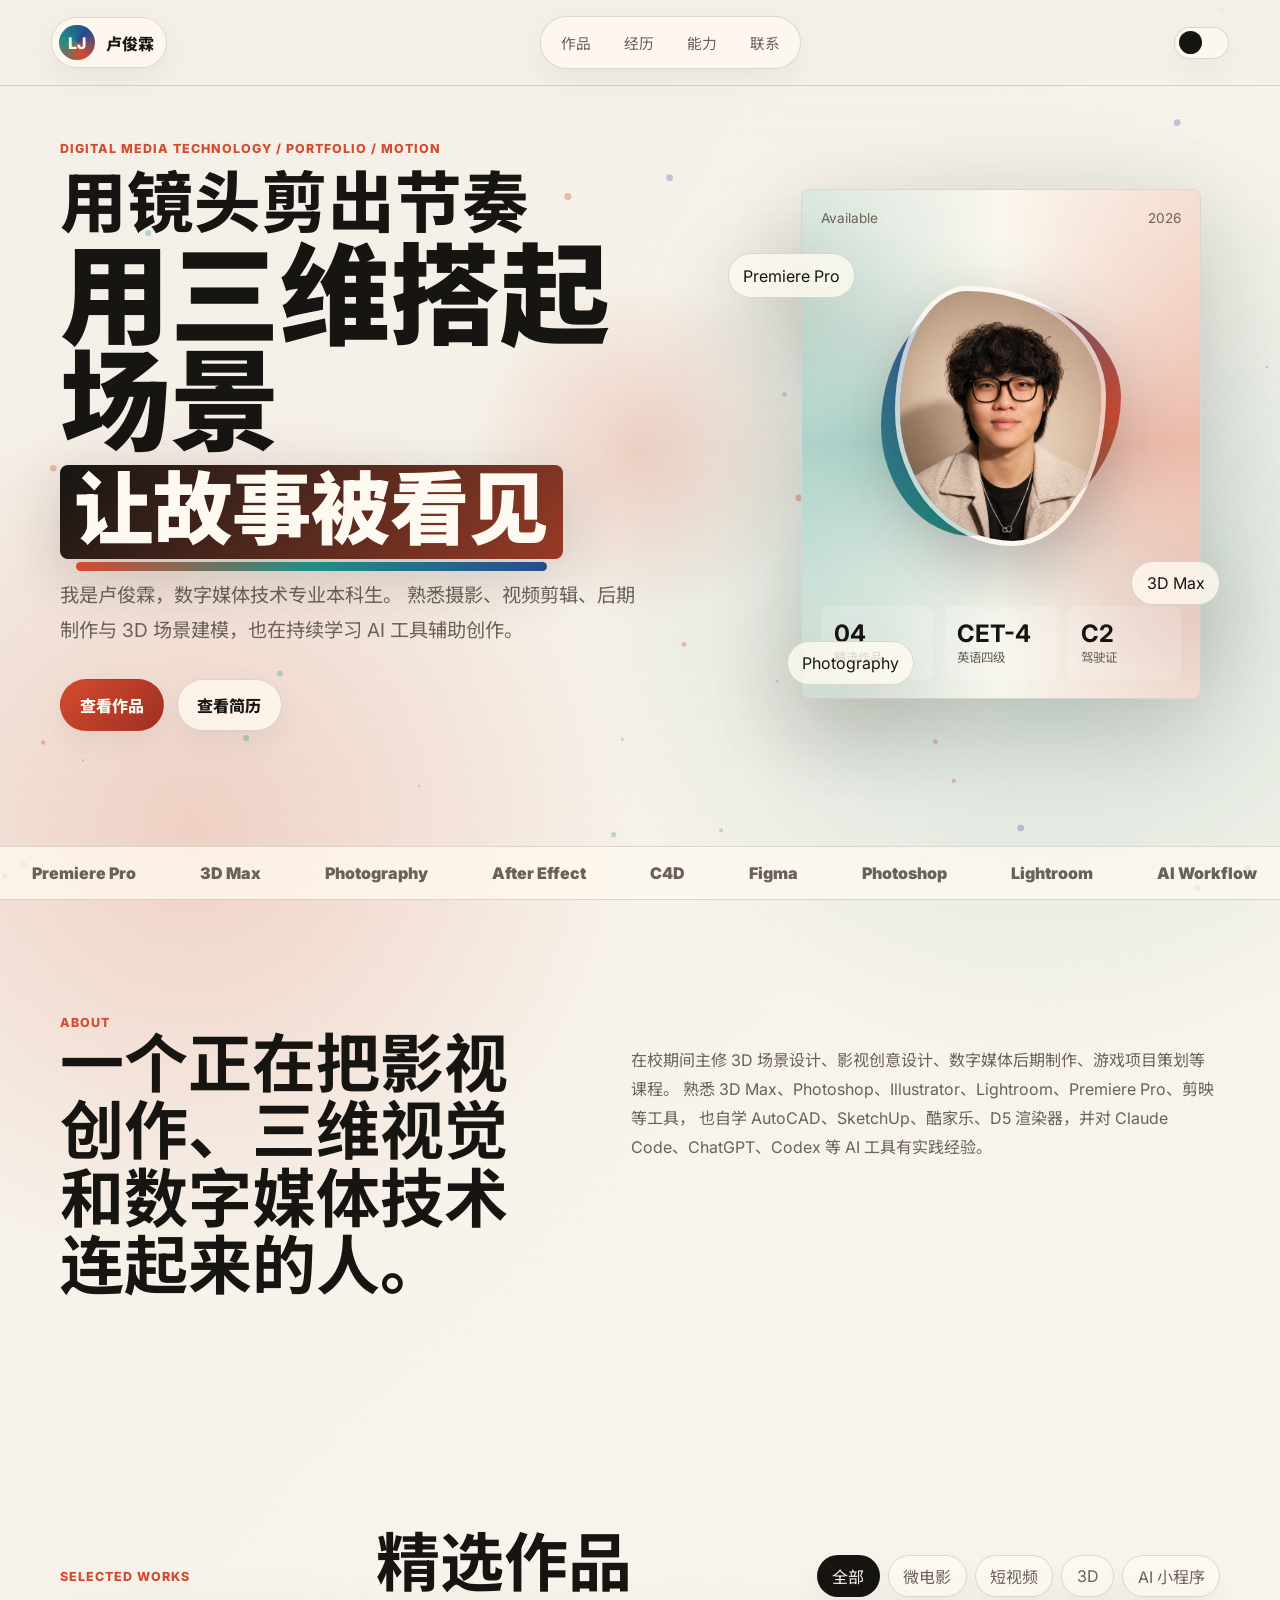
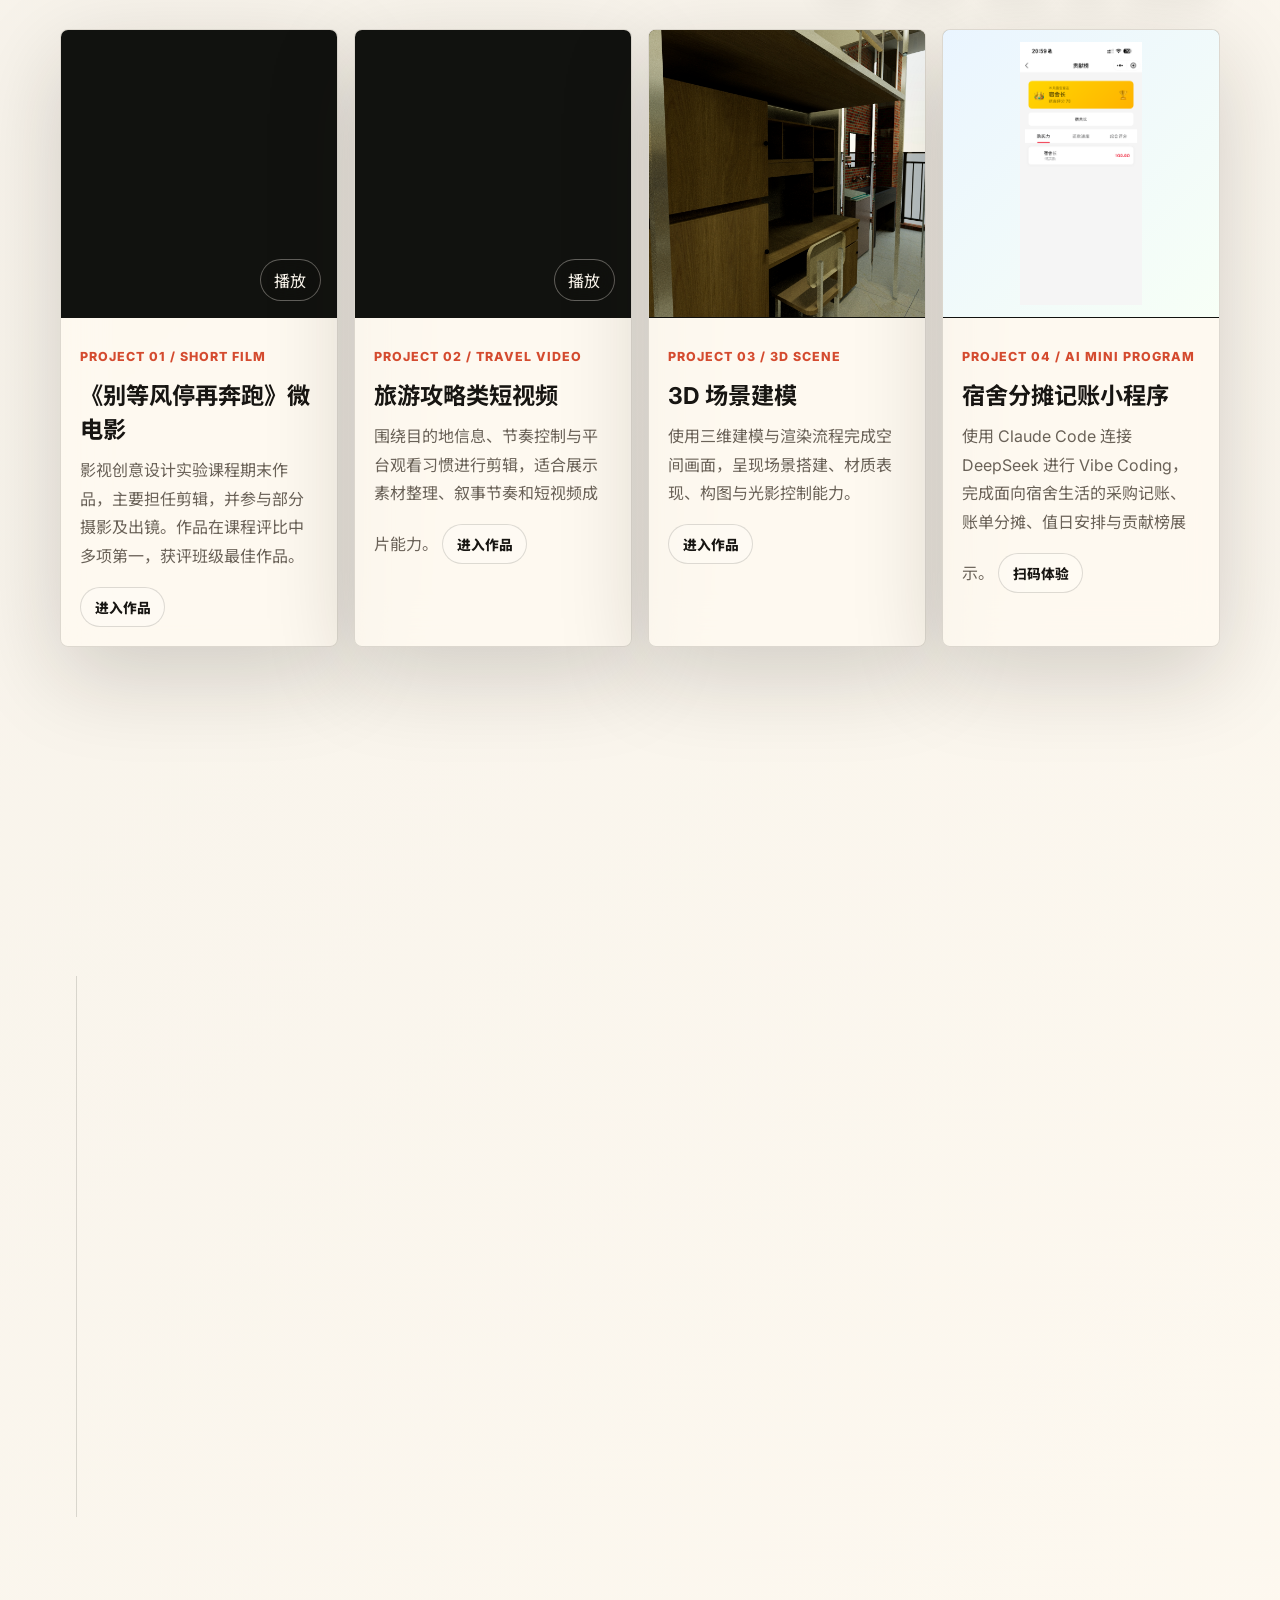
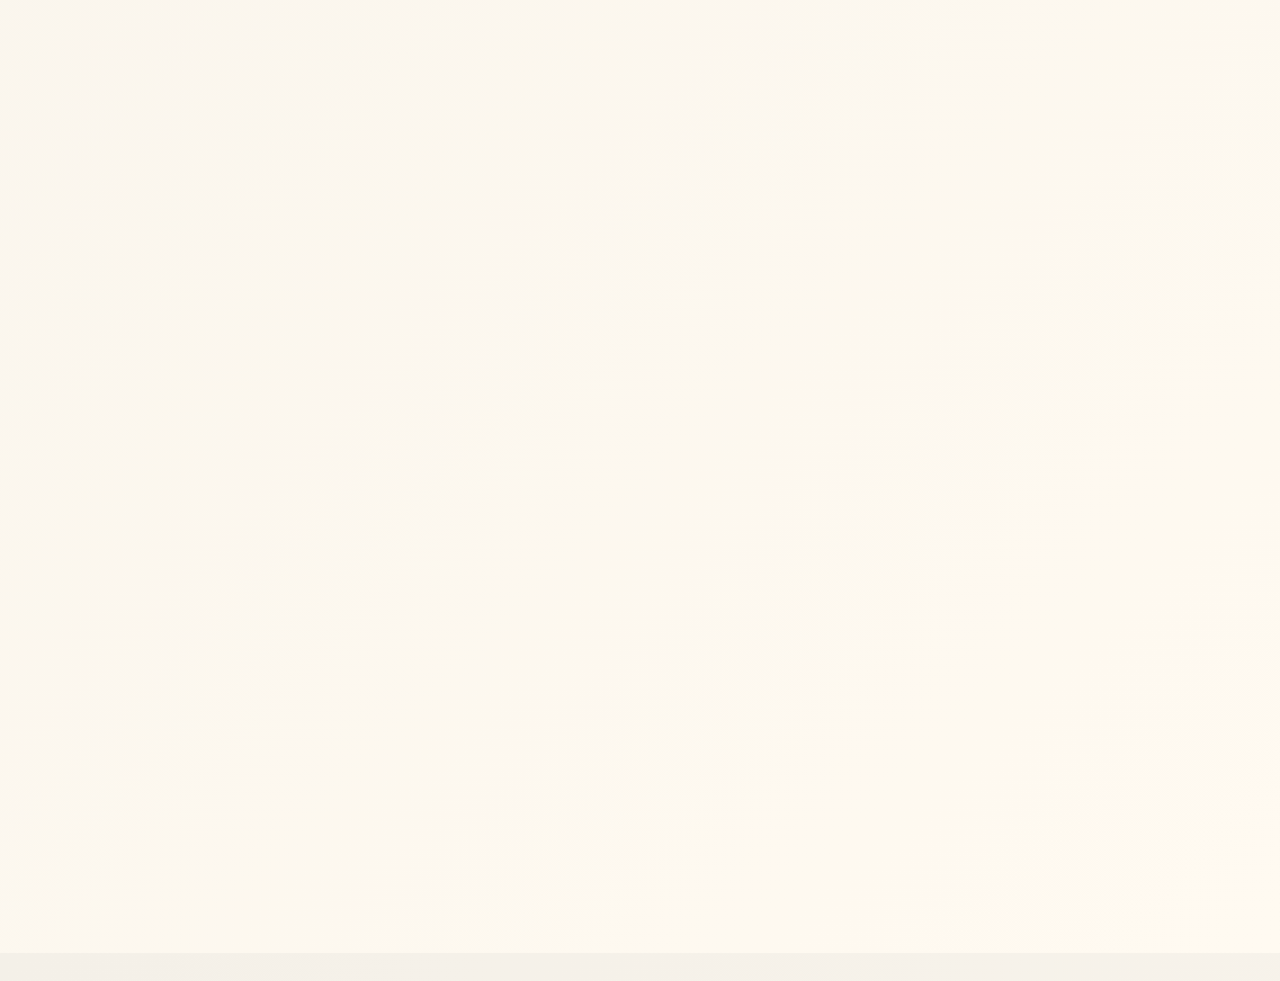
==== index.html @ 13edb4b5 "add website assets" ====
<!doctype html>
<html lang="zh-CN">
  <head>
    <meta charset="utf-8" />
    <meta name="viewport" content="width=device-width, initial-scale=1" />
    <title>卢俊霖 | 个人作品集</title>
    <meta
      name="description"
      content="卢俊霖的个人简历与作品集展示网站。"
    />
    <link rel="preconnect" href="https://fonts.googleapis.com" />
    <link rel="preconnect" href="https://fonts.gstatic.com" crossorigin />
    <link
      href="https://fonts.googleapis.com/css2?family=Inter:wght@400;500;600;700;800&family=Noto+Sans+SC:wght@400;500;700;900&display=swap"
      rel="stylesheet"
    />
    <link rel="stylesheet" href="./styles.css" />
  </head>
  <body>
    <canvas class="ambient-canvas" aria-hidden="true"></canvas>
    <div class="noise" aria-hidden="true"></div>
    <div class="cursor-light" aria-hidden="true"></div>
    <div class="scroll-meter" aria-hidden="true"></div>

    <header class="site-header">
      <a class="brand magnetic" href="#top" aria-label="回到首页">
        <span class="brand-mark">LJ</span>
        <span>卢俊霖</span>
      </a>
      <nav class="nav" aria-label="主要导航">
        <a class="magnetic" href="#works">作品</a>
        <a class="magnetic" href="#experience">经历</a>
        <a class="magnetic" href="#skills">能力</a>
        <a class="magnetic" href="#contact">联系</a>
      </nav>
      <button class="theme-toggle magnetic" type="button" aria-label="切换视觉模式">
        <span></span>
      </button>
    </header>

    <main id="top">
      <section class="hero section">
        <div class="hero-copy reveal">
          <p class="eyebrow">Digital Media Technology / Portfolio / Motion</p>
          <h1 class="hero-title" aria-label="用镜头剪出节奏，用三维搭起场景，让故事被看见。">
            <span class="title-line title-small">用镜头剪出节奏</span>
            <span class="title-line title-large">用三维搭起场景</span>
            <span class="title-line title-accent">让故事被看见</span>
          </h1>
          <p class="hero-summary">
            我是卢俊霖，数字媒体技术专业本科生。
            熟悉摄影、视频剪辑、后期制作与 3D 场景建模，也在持续学习 AI 工具辅助创作。
          </p>
          <div class="hero-actions">
            <a class="button primary magnetic" href="#works">查看作品</a>
            <a class="button ghost magnetic" href="./卢俊霖-影视媒体.pdf" target="_blank" rel="noreferrer">查看简历</a>
          </div>
        </div>

        <div class="hero-stage reveal" data-depth="18">
          <div class="orbital-card main-card tilt-card">
            <div class="card-topline">
              <span>Available</span>
              <span>2026</span>
            </div>
            <div class="portrait-visual">
              <span class="portrait-ring"></span>
              <img class="portrait-photo" src="./微信图片_20260608171213_150_42.png" alt="卢俊霖头像" />
            </div>
            <div class="metric-grid">
              <div>
                <strong>04</strong>
                <span>精选作品</span>
              </div>
              <div>
                <strong>CET-4</strong>
                <span>英语四级</span>
              </div>
              <div>
                <strong>C2</strong>
                <span>驾驶证</span>
              </div>
            </div>
          </div>
          <div class="floating-note note-a">Premiere Pro</div>
          <div class="floating-note note-b">3D Max</div>
          <div class="floating-note note-c">Photography</div>
        </div>
      </section>

      <section class="marquee" aria-label="能力关键词">
        <div class="marquee-track">
          <span>Premiere Pro</span>
          <span>3D Max</span>
          <span>Photography</span>
          <span>After Effect</span>
          <span>C4D</span>
          <span>Figma</span>
          <span>Photoshop</span>
          <span>Lightroom</span>
          <span>AI Workflow</span>
          <span>Claude Code</span>
          <span>DeepSeek</span>
          <span>Film Editing</span>
        </div>
      </section>

      <section class="section intro">
        <div class="section-kicker reveal">About</div>
        <div class="intro-grid">
          <h2 class="reveal">一个正在把影视创作、三维视觉和数字媒体技术连起来的人。</h2>
          <p class="reveal">
            在校期间主修 3D 场景设计、影视创意设计、数字媒体后期制作、游戏项目策划等课程。
            熟悉 3D Max、Photoshop、Illustrator、Lightroom、Premiere Pro、剪映等工具，
            也自学 AutoCAD、SketchUp、酷家乐、D5 渲染器，并对 Claude Code、ChatGPT、Codex 等 AI 工具有实践经验。
          </p>
        </div>
      </section>

      <section id="works" class="section works">
        <div class="section-heading reveal">
          <p class="section-kicker">Selected Works</p>
          <h2>精选作品</h2>
          <div class="filter-row" aria-label="作品筛选">
            <button class="filter active" type="button" data-filter="all">全部</button>
            <button class="filter" type="button" data-filter="film">微电影</button>
            <button class="filter" type="button" data-filter="video">短视频</button>
            <button class="filter" type="button" data-filter="3d">3D</button>
            <button class="filter" type="button" data-filter="ai">AI 小程序</button>
          </div>
        </div>

        <div class="work-grid">
          <article class="work-card reveal tilt-card" data-category="film">
            <div class="work-media">
              <video src="./别等风停再奔跑.mp4" preload="metadata" muted loop playsinline></video>
              <button class="media-toggle" type="button">播放</button>
            </div>
            <div class="work-body">
              <p>Project 01 / Short Film</p>
              <h3><a href="./work-film.html">《别等风停再奔跑》微电影</a></h3>
              <span>影视创意设计实验课程期末作品，主要担任剪辑，并参与部分摄影及出镜。作品在课程评比中多项第一，获评班级最佳作品。</span>
              <a class="work-link magnetic" href="./work-film.html">进入作品</a>
            </div>
          </article>
          <article class="work-card reveal tilt-card" data-category="video">
            <div class="work-media">
              <video src="./旅游攻略类短视频.mp4" preload="metadata" muted loop playsinline></video>
              <button class="media-toggle" type="button">播放</button>
            </div>
            <div class="work-body">
              <p>Project 02 / Travel Video</p>
              <h3><a href="./work-travel.html">旅游攻略类短视频</a></h3>
              <span>围绕目的地信息、节奏控制与平台观看习惯进行剪辑，适合展示素材整理、叙事节奏和短视频成片能力。</span>
              <a class="work-link magnetic" href="./work-travel.html">进入作品</a>
            </div>
          </article>
          <article class="work-card reveal tilt-card" data-category="3d">
            <div class="work-media image-stack">
              <img src="./3d场景建模/1.jpg" alt="3D 场景建模作品 1" />
              <img src="./3d场景建模/3.jpg" alt="3D 场景建模作品 2" />
              <img src="./3d场景建模/6.jpg" alt="3D 场景建模作品 3" />
            </div>
            <div class="work-body">
              <p>Project 03 / 3D Scene</p>
              <h3><a href="./work-3d.html">3D 场景建模</a></h3>
              <span>使用三维建模与渲染流程完成空间画面，呈现场景搭建、材质表现、构图与光影控制能力。</span>
              <a class="work-link magnetic" href="./work-3d.html">进入作品</a>
            </div>
          </article>
          <article class="work-card reveal tilt-card" data-category="ai">
            <div class="work-media image-stack phone-stack">
              <img src="./新建文件夹(1).jpg" alt="宿舍分摊记账小程序首页" />
              <img src="./新建文件夹(2).jpg" alt="宿舍分摊记账小程序账单页" />
              <img src="./新建文件夹.png" alt="宿舍分摊记账小程序贡献榜" />
            </div>
            <div class="work-body">
              <p>Project 04 / AI Mini Program</p>
              <h3><a href="./work-dorm.html">宿舍分摊记账小程序</a></h3>
              <span>使用 Claude Code 连接 DeepSeek 进行 Vibe Coding，完成面向宿舍生活的采购记账、账单分摊、值日安排与贡献榜展示。</span>
              <a class="work-link magnetic" href="./work-dorm.html">扫码体验</a>
            </div>
          </article>
        </div>
      </section>

      <section id="experience" class="section timeline-section">
        <div class="section-heading reveal">
          <p class="section-kicker">Experience</p>
          <h2>经历时间线</h2>
        </div>
        <div class="timeline">
          <div class="timeline-item reveal">
            <span>2024 - 2028</span>
            <h3>广州新华学院 / 数字媒体技术 本科</h3>
            <p>主修 3D 场景设计、影视创意设计、数字媒体后期制作、游戏项目策划等课程；在 3D 建模与影视剪辑方向表现突出。</p>
          </div>
          <div class="timeline-item reveal">
            <span>2025.10 - 2026.02</span>
            <h3>《别等风停再奔跑》微电影 / 剪辑</h3>
            <p>五人小组课程作品，主要负责剪辑，并参与部分摄影及出镜；最终作品成为课程最佳作品。</p>
          </div>
          <div class="timeline-item reveal">
            <span>2021 - 2024</span>
            <h3>东莞市第五高级中学 / 宣广组</h3>
            <p>负责校园活动摄影与视频后期制作，独立完成多场影像记录与剪辑工作，参与策划并执行校园宣传活动。</p>
          </div>
        </div>
      </section>

      <section id="skills" class="section skills">
        <div class="section-heading reveal">
          <p class="section-kicker">Skill System</p>
          <h2>能力矩阵</h2>
        </div>
        <div class="skill-board">
          <div class="skill-panel reveal">
            <span>01</span>
            <h3>影视制作</h3>
            <p>摄影、素材整理、视频剪辑、后期制作、短视频节奏与叙事表达。</p>
          </div>
          <div class="skill-panel reveal">
            <span>02</span>
            <h3>三维与设计</h3>
            <p>3D Max、C4D、AutoCAD、SketchUp、D5 渲染器、Photoshop、Illustrator。</p>
          </div>
          <div class="skill-panel reveal">
            <span>03</span>
            <h3>综合工具</h3>
            <p>Figma、Lightroom、Premiere Pro、After Effect、办公软件与 AI 辅助工作流。</p>
          </div>
        </div>
      </section>

      <section id="contact" class="section contact reveal">
        <p class="section-kicker">Contact</p>
        <h2>期待让更多作品被认真看见。</h2>
        <p>籍贯东莞。为人热心诚恳，认真严谨，具备团队协作能力、抗压能力与较高执行效率。</p>
        <div class="contact-actions">
          <a class="button primary magnetic" href="mailto:3533481627@qq.com">3533481627@qq.com</a>
          <a class="button ghost magnetic" href="tel:18025197202">18025197202</a>
        </div>
      </section>
    </main>

    <script src="./script.js"></script>
  </body>
</html>
---- styles.css ----
:root {
  --bg: #f4f0e8;
  --bg-soft: #fffaf1;
  --ink: #171512;
  --muted: #6a6258;
  --line: rgba(23, 21, 18, 0.14);
  --accent: #d44b2f;
  --accent-2: #1f8f86;
  --accent-3: #284a8f;
  --panel: rgba(255, 250, 241, 0.76);
  --shadow: 0 28px 90px rgba(29, 23, 15, 0.18);
  --radius: 8px;
}

body.dark {
  --bg: #11120f;
  --bg-soft: #191b16;
  --ink: #f8f2e8;
  --muted: #b8ad9e;
  --line: rgba(248, 242, 232, 0.16);
  --panel: rgba(25, 27, 22, 0.78);
  --shadow: 0 28px 90px rgba(0, 0, 0, 0.38);
}

* {
  box-sizing: border-box;
}

html {
  scroll-behavior: smooth;
}

body {
  margin: 0;
  background:
    radial-gradient(circle at 15% 20%, rgba(212, 75, 47, 0.2), transparent 28rem),
    radial-gradient(circle at 82% 14%, rgba(31, 143, 134, 0.18), transparent 30rem),
    linear-gradient(135deg, var(--bg), var(--bg-soft));
  color: var(--ink);
  font-family: Inter, "Noto Sans SC", system-ui, sans-serif;
  min-height: 100vh;
  overflow-x: hidden;
  transition: background 500ms ease, color 300ms ease;
}

a {
  color: inherit;
  text-decoration: none;
}

button {
  font: inherit;
}

.ambient-canvas,
.noise,
.cursor-light,
.scroll-meter {
  pointer-events: none;
  position: fixed;
}

.ambient-canvas {
  inset: 0;
  z-index: -3;
}

.noise {
  inset: 0;
  z-index: -2;
  opacity: 0.11;
  background-image:
    linear-gradient(115deg, rgba(255, 255, 255, 0.2), transparent),
    repeating-linear-gradient(0deg, rgba(23, 21, 18, 0.08) 0 1px, transparent 1px 3px);
  mix-blend-mode: multiply;
}

.cursor-light {
  left: 0;
  top: 0;
  z-index: -1;
  width: 22rem;
  height: 22rem;
  border-radius: 50%;
  background: radial-gradient(circle, rgba(212, 75, 47, 0.2), transparent 68%);
  transform: translate(-50%, -50%);
  transition: opacity 250ms ease;
}

.scroll-meter {
  left: 0;
  top: 0;
  z-index: 30;
  height: 3px;
  width: 0%;
  background: linear-gradient(90deg, var(--accent), var(--accent-2), var(--accent-3));
}

.site-header {
  position: fixed;
  top: 0;
  left: 0;
  right: 0;
  z-index: 20;
  display: flex;
  align-items: center;
  justify-content: space-between;
  gap: 1rem;
  padding: 1rem clamp(1rem, 4vw, 3.5rem);
  backdrop-filter: blur(22px);
  background: color-mix(in srgb, var(--bg) 72%, transparent);
  border-bottom: 1px solid var(--line);
}

.brand,
.nav,
.theme-toggle,
.button,
.filter {
  border: 1px solid var(--line);
  background: var(--panel);
  box-shadow: 0 10px 30px rgba(0, 0, 0, 0.05);
}

.brand {
  display: inline-flex;
  align-items: center;
  gap: 0.7rem;
  padding: 0.45rem 0.75rem 0.45rem 0.45rem;
  border-radius: 999px;
  font-weight: 800;
}

.brand-mark {
  display: grid;
  place-items: center;
  width: 2.2rem;
  height: 2.2rem;
  border-radius: 50%;
  color: #fffaf1;
  background: conic-gradient(from 160deg, var(--accent), var(--accent-2), var(--accent-3), var(--accent));
}

.nav {
  display: flex;
  gap: 0.25rem;
  padding: 0.35rem;
  border-radius: 999px;
}

.nav a {
  padding: 0.6rem 0.9rem;
  border-radius: 999px;
  color: var(--muted);
  font-size: 0.92rem;
  transition: color 180ms ease, background 180ms ease;
}

.nav a:hover {
  color: var(--ink);
  background: rgba(255, 255, 255, 0.32);
}

.theme-toggle {
  position: relative;
  width: 3.4rem;
  height: 2rem;
  padding: 0.2rem;
  border-radius: 999px;
  cursor: pointer;
}

.theme-toggle span {
  display: block;
  width: 1.45rem;
  height: 1.45rem;
  border-radius: 50%;
  background: var(--ink);
  transition: transform 260ms ease;
}

body.dark .theme-toggle span {
  transform: translateX(1.35rem);
}

.section {
  width: min(1160px, calc(100% - 2rem));
  margin: 0 auto;
  padding: clamp(4.5rem, 9vw, 8rem) 0;
}

.hero {
  display: grid;
  grid-template-columns: minmax(0, 1.08fr) minmax(19rem, 0.92fr);
  gap: clamp(2rem, 7vw, 6rem);
  align-items: center;
  min-height: 94vh;
  padding-top: 8rem;
}

.eyebrow,
.section-kicker,
.work-body p,
.timeline-item span,
.skill-panel span {
  color: var(--accent);
  font-size: 0.78rem;
  font-weight: 800;
  letter-spacing: 0.08em;
  text-transform: uppercase;
}

.hero-title {
  margin: 1rem 0 1.2rem;
  max-width: 52rem;
  line-height: 0.96;
  letter-spacing: 0;
}

.title-line {
  display: block;
  transform-origin: left center;
  animation: headlineIn 900ms cubic-bezier(0.2, 0.9, 0.2, 1) both;
}

.title-small {
  width: max-content;
  max-width: 100%;
  font-size: clamp(2.4rem, 5.2vw, 5rem);
  font-weight: 800;
}

.title-large {
  width: max-content;
  max-width: 100%;
  margin-top: 0.08em;
  font-size: clamp(3.6rem, 8.6vw, 8.6rem);
  font-weight: 900;
}

.title-accent {
  position: relative;
  width: max-content;
  max-width: 100%;
  margin-top: 0.12em;
  padding: 0.08em 0.18em 0.14em;
  color: #fffaf1;
  font-size: clamp(2.8rem, 6.2vw, 6.2rem);
  font-weight: 900;
  background: linear-gradient(135deg, #171512, color-mix(in srgb, var(--accent) 68%, #171512));
  border-radius: var(--radius);
  box-shadow: 0 18px 60px rgba(29, 23, 15, 0.18);
}

.title-accent::after {
  content: "";
  position: absolute;
  left: 0.2em;
  right: 0.2em;
  bottom: -0.16em;
  height: 0.12em;
  background: linear-gradient(90deg, var(--accent), var(--accent-2), var(--accent-3));
  border-radius: 999px;
}

.title-line:nth-child(2) {
  animation-delay: 120ms;
}

.title-line:nth-child(3) {
  animation-delay: 240ms;
}

.hero-summary,
.intro p,
.contact p,
.timeline-item p,
.skill-panel p,
.work-body span {
  color: var(--muted);
  line-height: 1.8;
}

.hero-summary {
  max-width: 40rem;
  font-size: clamp(1rem, 2vw, 1.2rem);
}

.hero-actions {
  display: flex;
  flex-wrap: wrap;
  gap: 0.8rem;
  margin-top: 2rem;
}

.button {
  display: inline-flex;
  align-items: center;
  justify-content: center;
  min-height: 3rem;
  padding: 0.8rem 1.2rem;
  border-radius: 999px;
  font-weight: 800;
  transition: transform 180ms ease, box-shadow 180ms ease, background 180ms ease;
}

.button:hover {
  transform: translateY(-2px);
  box-shadow: var(--shadow);
}

.button.primary {
  color: #fffaf1;
  background: linear-gradient(135deg, var(--accent), #9f2f22);
  border-color: transparent;
}

.button.ghost {
  color: var(--ink);
}

.hero-stage {
  position: relative;
  min-height: 36rem;
  perspective: 1200px;
}

.orbital-card,
.work-card,
.skill-panel,
.timeline-item,
.contact {
  border: 1px solid var(--line);
  border-radius: var(--radius);
  background: var(--panel);
  backdrop-filter: blur(22px);
  box-shadow: var(--shadow);
}

.main-card {
  position: absolute;
  inset: 3rem 1.2rem auto auto;
  width: min(25rem, 92%);
  min-height: 31rem;
  padding: 1.2rem;
  overflow: hidden;
  transform-style: preserve-3d;
}

.main-card::before {
  content: "";
  position: absolute;
  inset: -40%;
  background: conic-gradient(from 0deg, transparent, rgba(212, 75, 47, 0.35), transparent, rgba(31, 143, 134, 0.35), transparent);
  animation: spin 12s linear infinite;
}

.main-card > * {
  position: relative;
  z-index: 1;
}

.card-topline,
.metric-grid {
  display: flex;
  justify-content: space-between;
  gap: 0.7rem;
}

.card-topline {
  color: var(--muted);
  font-size: 0.85rem;
}

.portrait-visual {
  position: relative;
  display: grid;
  place-items: center;
  height: 19rem;
  margin: 2.4rem 0;
}

.portrait-ring {
  width: 15rem;
  height: 15rem;
  border-radius: 42% 58% 62% 38% / 54% 42% 58% 46%;
  background:
    linear-gradient(135deg, rgba(255, 255, 255, 0.12), transparent),
    conic-gradient(from 90deg, var(--accent), var(--accent-2), var(--accent-3), var(--accent));
  animation: morph 7s ease-in-out infinite;
}

.portrait-photo {
  position: absolute;
  width: 13.2rem;
  height: 16.2rem;
  object-fit: cover;
  object-position: 50% 25%;
  border: 5px solid rgba(255, 250, 241, 0.72);
  border-radius: 34% 66% 44% 56% / 48% 42% 58% 52%;
  box-shadow:
    0 24px 70px rgba(0, 0, 0, 0.28),
    inset 0 0 0 1px rgba(255, 255, 255, 0.3);
  animation: photoFloat 6s ease-in-out infinite;
}

.metric-grid {
  display: grid;
  grid-template-columns: repeat(3, 1fr);
}

.metric-grid div {
  padding: 0.8rem;
  border-radius: var(--radius);
  background: rgba(255, 255, 255, 0.18);
}

.metric-grid strong,
.metric-grid span {
  display: block;
}

.metric-grid strong {
  font-size: 1.5rem;
}

.metric-grid span {
  color: var(--muted);
  font-size: 0.78rem;
}

.floating-note {
  position: absolute;
  padding: 0.7rem 0.9rem;
  border: 1px solid var(--line);
  border-radius: 999px;
  color: var(--ink);
  background: var(--panel);
  box-shadow: var(--shadow);
  animation: float 4.8s ease-in-out infinite;
}

.note-a {
  left: 0;
  top: 7rem;
}

.note-b {
  right: 0;
  bottom: 7rem;
  animation-delay: -1.2s;
}

.note-c {
  left: 12%;
  bottom: 2rem;
  animation-delay: -2.1s;
}

.marquee {
  border-block: 1px solid var(--line);
  overflow: hidden;
  background: color-mix(in srgb, var(--bg-soft) 74%, transparent);
}

.marquee-track {
  display: flex;
  gap: 2rem;
  width: max-content;
  padding: 1rem 0;
  color: var(--muted);
  font-weight: 900;
  white-space: nowrap;
  animation: marquee 24s linear infinite;
}

.marquee-track span {
  padding-left: 2rem;
}

.intro-grid {
  display: grid;
  grid-template-columns: 0.9fr 1.1fr;
  gap: clamp(1.5rem, 7vw, 6rem);
  align-items: start;
}

.intro h2,
.section-heading h2,
.contact h2 {
  margin: 0;
  font-size: clamp(2rem, 5vw, 4.6rem);
  line-height: 1.05;
  letter-spacing: 0;
}

.section-heading {
  display: flex;
  align-items: end;
  justify-content: space-between;
  gap: 1rem;
  margin-bottom: 2rem;
}

.filter-row {
  display: flex;
  flex-wrap: wrap;
  gap: 0.5rem;
}

.filter {
  min-height: 2.5rem;
  padding: 0.5rem 0.9rem;
  border-radius: 999px;
  color: var(--muted);
  cursor: pointer;
}

.filter.active {
  color: #fffaf1;
  background: var(--ink);
}

.work-grid {
  display: grid;
  grid-template-columns: repeat(auto-fit, minmax(250px, 1fr));
  gap: 1rem;
}

.work-card {
  overflow: hidden;
  transform-style: preserve-3d;
  transition: opacity 260ms ease, transform 260ms ease;
}

.work-card.is-hidden {
  opacity: 0;
  transform: scale(0.96);
  pointer-events: none;
}

.work-art,
.work-media {
  position: relative;
  height: 18rem;
  overflow: hidden;
  border-bottom: 1px solid var(--line);
}

.work-media {
  background: #11120f;
}

.work-media video,
.work-media img {
  width: 100%;
  height: 100%;
  object-fit: cover;
  display: block;
  transition: transform 600ms ease, filter 300ms ease;
}

.work-card:hover .work-media video,
.work-card:hover .work-media img {
  transform: scale(1.04);
}

.media-toggle {
  position: absolute;
  right: 1rem;
  bottom: 1rem;
  z-index: 2;
  min-height: 2.4rem;
  padding: 0.5rem 0.85rem;
  border: 1px solid rgba(255, 250, 241, 0.34);
  border-radius: 999px;
  color: #fffaf1;
  background: rgba(17, 18, 15, 0.66);
  backdrop-filter: blur(14px);
  cursor: pointer;
}

.image-stack img {
  position: absolute;
  inset: 0;
  animation: galleryFade 12s infinite;
}

.image-stack img:nth-child(2) {
  animation-delay: 4s;
}

.image-stack img:nth-child(3) {
  animation-delay: 8s;
}

.phone-stack img {
  object-fit: contain;
  padding: 0.75rem;
  background: linear-gradient(135deg, #eaf5ff, #f7fff6);
}

.work-art::before {
  content: "";
  position: absolute;
  inset: 0;
  background-size: 26px 26px;
  opacity: 0.34;
  background-image:
    linear-gradient(to right, rgba(255, 255, 255, 0.34) 1px, transparent 1px),
    linear-gradient(to bottom, rgba(255, 255, 255, 0.34) 1px, transparent 1px);
}

.work-art span {
  position: absolute;
  display: block;
  border-radius: var(--radius);
  animation: drift 8s ease-in-out infinite;
}

.art-one {
  background: linear-gradient(135deg, #d44b2f, #f0b35a);
}

.art-two {
  background: linear-gradient(135deg, #1f8f86, #72c7b8);
}

.art-three {
  background: linear-gradient(135deg, #284a8f, #8a78cf);
}

.work-art span:nth-child(1) {
  left: 10%;
  top: 18%;
  width: 42%;
  height: 34%;
  background: rgba(255, 250, 241, 0.78);
}

.work-art span:nth-child(2) {
  right: 12%;
  top: 32%;
  width: 30%;
  height: 48%;
  background: rgba(17, 18, 15, 0.52);
  animation-delay: -1.8s;
}

.work-art span:nth-child(3) {
  left: 22%;
  bottom: 13%;
  width: 54%;
  height: 16%;
  background: rgba(255, 255, 255, 0.36);
  animation-delay: -3.1s;
}

.work-body {
  padding: 1.2rem;
}

.work-body h3 {
  margin: 0.3rem 0 0.7rem;
  font-size: 1.45rem;
}

.work-body h3 a {
  display: inline;
  background-image: linear-gradient(currentColor, currentColor);
  background-position: 0 100%;
  background-repeat: no-repeat;
  background-size: 0% 2px;
  transition: color 180ms ease, background-size 220ms ease;
}

.work-body h3 a:hover {
  color: var(--accent);
  background-size: 100% 2px;
}

.work-link {
  display: inline-flex;
  align-items: center;
  width: max-content;
  margin-top: 1rem;
  padding: 0.55rem 0.85rem;
  border: 1px solid var(--line);
  border-radius: 999px;
  color: var(--ink);
  background: rgba(255, 255, 255, 0.2);
  font-size: 0.86rem;
  font-weight: 800;
}

.detail-page .site-header .brand {
  min-width: max-content;
}

.detail-hero {
  display: grid;
  grid-template-columns: minmax(0, 0.9fr) minmax(22rem, 1.1fr);
  gap: clamp(2rem, 6vw, 5rem);
  align-items: end;
  padding-top: 8rem;
}

.back-link {
  display: inline-flex;
  width: max-content;
  margin-bottom: 1.4rem;
  color: var(--muted);
  font-weight: 800;
}

.detail-title {
  margin: 0;
  font-size: clamp(2.8rem, 7vw, 7rem);
  line-height: 0.95;
  letter-spacing: 0;
}

.detail-title .muted-line {
  display: block;
  color: var(--muted);
  font-size: 0.48em;
}

.detail-summary {
  max-width: 42rem;
  color: var(--muted);
  font-size: 1.08rem;
  line-height: 1.85;
}

.detail-meta {
  display: grid;
  grid-template-columns: repeat(3, 1fr);
  gap: 0.7rem;
  margin-top: 1.6rem;
}

.detail-meta div,
.detail-panel,
.gallery-note {
  border: 1px solid var(--line);
  border-radius: var(--radius);
  background: var(--panel);
  backdrop-filter: blur(20px);
  box-shadow: 0 14px 46px rgba(29, 23, 15, 0.1);
}

.detail-meta div {
  padding: 0.95rem;
}

.detail-meta strong,
.detail-meta span {
  display: block;
}

.detail-meta strong {
  margin-bottom: 0.35rem;
  color: var(--accent);
  font-size: 0.78rem;
  letter-spacing: 0.08em;
  text-transform: uppercase;
}

.detail-meta span {
  color: var(--ink);
  font-weight: 800;
}

.detail-feature {
  position: relative;
  overflow: hidden;
  border: 1px solid var(--line);
  border-radius: var(--radius);
  background: #11120f;
  box-shadow: var(--shadow);
}

.detail-feature video,
.detail-feature img {
  display: block;
  width: 100%;
  max-height: 72vh;
  object-fit: cover;
}

.detail-feature video {
  aspect-ratio: 16 / 9;
}

.detail-feature img {
  aspect-ratio: 4 / 5;
}

.detail-content {
  display: grid;
  grid-template-columns: minmax(0, 0.9fr) minmax(0, 1.1fr);
  gap: 1rem;
  align-items: start;
  padding-top: 0;
}

.detail-panel {
  padding: clamp(1.1rem, 3vw, 2rem);
}

.detail-panel h2,
.detail-panel h3 {
  margin: 0 0 1rem;
}

.detail-panel p,
.detail-panel li,
.gallery-note p {
  color: var(--muted);
  line-height: 1.85;
}

.detail-panel ul {
  display: grid;
  gap: 0.7rem;
  margin: 0;
  padding-left: 1.1rem;
}

.detail-gallery {
  display: grid;
  grid-template-columns: repeat(3, 1fr);
  gap: 1rem;
}

.phone-gallery {
  grid-template-columns: repeat(auto-fit, minmax(220px, 1fr));
}

.detail-gallery figure {
  margin: 0;
  overflow: hidden;
  border: 1px solid var(--line);
  border-radius: var(--radius);
  background: var(--panel);
  box-shadow: var(--shadow);
}

.detail-gallery img {
  display: block;
  width: 100%;
  aspect-ratio: 4 / 3;
  object-fit: cover;
  transition: transform 600ms ease;
}

.detail-gallery figure:hover img {
  transform: scale(1.04);
}

.detail-gallery figcaption {
  padding: 0.8rem 0.95rem;
  color: var(--muted);
  font-size: 0.9rem;
}

.gallery-note {
  padding: 1.2rem;
}

.experience-box {
  display: grid;
  grid-template-columns: minmax(0, 1fr) 15rem;
  gap: 1rem;
  align-items: center;
}

.qr-card {
  display: grid;
  gap: 0.8rem;
  justify-items: center;
  padding: 1rem;
  border: 1px solid var(--line);
  border-radius: var(--radius);
  background: rgba(255, 255, 255, 0.28);
}

.qr-card img {
  width: min(100%, 12rem);
  aspect-ratio: 1;
  object-fit: contain;
  border-radius: var(--radius);
  background: #fff;
}

.qr-card span {
  color: var(--muted);
  font-size: 0.88rem;
  text-align: center;
}

.timeline {
  position: relative;
  display: grid;
  gap: 1rem;
}

.timeline::before {
  content: "";
  position: absolute;
  left: 1rem;
  top: 0;
  bottom: 0;
  width: 1px;
  background: var(--line);
}

.timeline-item {
  position: relative;
  margin-left: 3rem;
  padding: 1.2rem;
}

.timeline-item::before {
  content: "";
  position: absolute;
  left: -2.45rem;
  top: 1.4rem;
  width: 0.85rem;
  height: 0.85rem;
  border-radius: 50%;
  background: var(--accent-2);
  box-shadow: 0 0 0 0.45rem color-mix(in srgb, var(--accent-2) 18%, transparent);
}

.skill-board {
  display: grid;
  grid-template-columns: repeat(3, 1fr);
  gap: 1rem;
}

.skill-panel {
  padding: 1.2rem;
}

.skill-panel h3 {
  font-size: 1.45rem;
}

.contact {
  width: min(1160px, calc(100% - 2rem));
  padding: clamp(2rem, 6vw, 4rem);
  text-align: center;
}

.contact p {
  max-width: 42rem;
  margin: 1rem auto 1.5rem;
}

.contact-actions {
  display: flex;
  flex-wrap: wrap;
  justify-content: center;
  gap: 0.8rem;
}

.reveal {
  opacity: 0;
  transform: translateY(28px);
  transition: opacity 760ms ease, transform 760ms cubic-bezier(0.2, 0.9, 0.2, 1);
}

.reveal.is-visible {
  opacity: 1;
  transform: translateY(0);
}

@keyframes headlineIn {
  from {
    opacity: 0;
    transform: translateY(0.45em) rotateX(-30deg);
  }
  to {
    opacity: 1;
    transform: translateY(0) rotateX(0);
  }
}

@keyframes spin {
  to {
    transform: rotate(360deg);
  }
}

@keyframes morph {
  0%,
  100% {
    border-radius: 42% 58% 62% 38% / 54% 42% 58% 46%;
    transform: rotate(0deg);
  }
  50% {
    border-radius: 61% 39% 40% 60% / 40% 62% 38% 60%;
    transform: rotate(8deg) scale(1.04);
  }
}

@keyframes float {
  0%,
  100% {
    transform: translateY(0);
  }
  50% {
    transform: translateY(-18px);
  }
}

@keyframes photoFloat {
  0%,
  100% {
    transform: translateY(0) rotate(-1deg);
    border-radius: 34% 66% 44% 56% / 48% 42% 58% 52%;
  }
  50% {
    transform: translateY(-10px) rotate(1.5deg);
    border-radius: 50% 50% 38% 62% / 42% 48% 52% 58%;
  }
}

@keyframes marquee {
  to {
    transform: translateX(-50%);
  }
}

@keyframes drift {
  0%,
  100% {
    transform: translate3d(0, 0, 0) rotate(0deg);
  }
  50% {
    transform: translate3d(8px, -12px, 0) rotate(2deg);
  }
}

@keyframes galleryFade {
  0%,
  28% {
    opacity: 1;
    transform: scale(1);
  }
  34%,
  94% {
    opacity: 0;
    transform: scale(1.04);
  }
  100% {
    opacity: 1;
    transform: scale(1);
  }
}

@media (max-width: 900px) {
  .site-header {
    align-items: stretch;
  }

  .nav {
    display: none;
  }

  .hero,
  .detail-hero,
  .detail-content,
  .intro-grid,
  .section-heading,
  .skill-board,
  .detail-gallery,
  .experience-box {
    grid-template-columns: 1fr;
  }

  .hero-stage {
    min-height: 31rem;
  }

  .main-card {
    inset: 1rem auto auto 50%;
    transform: translateX(-50%);
    width: min(24rem, 100%);
  }

  .section-heading {
    display: grid;
    align-items: start;
  }
}

@media (max-width: 560px) {
  .section {
    width: min(100% - 1rem, 1160px);
  }

  .site-header {
    padding-inline: 0.5rem;
  }

  .brand span:last-child {
    display: none;
  }

  .title-small {
    font-size: 2.55rem;
  }

  .title-large {
    font-size: 2.95rem;
  }

  .title-accent {
    font-size: 2.75rem;
  }

  .hero-actions,
  .filter-row {
    display: grid;
    grid-template-columns: 1fr 1fr;
  }

  .button,
  .filter {
    width: 100%;
  }

  .metric-grid {
    grid-template-columns: 1fr;
  }

  .detail-meta {
    grid-template-columns: 1fr;
  }

  .portrait-visual {
    height: 15rem;
  }

  .portrait-ring {
    width: 12rem;
    height: 12rem;
  }

  .portrait-photo {
    width: 10.8rem;
    height: 13.6rem;
  }
}

@media (prefers-reduced-motion: reduce) {
  *,
  *::before,
  *::after {
    animation-duration: 1ms !important;
    scroll-behavior: auto !important;
    transition-duration: 1ms !important;
  }
}
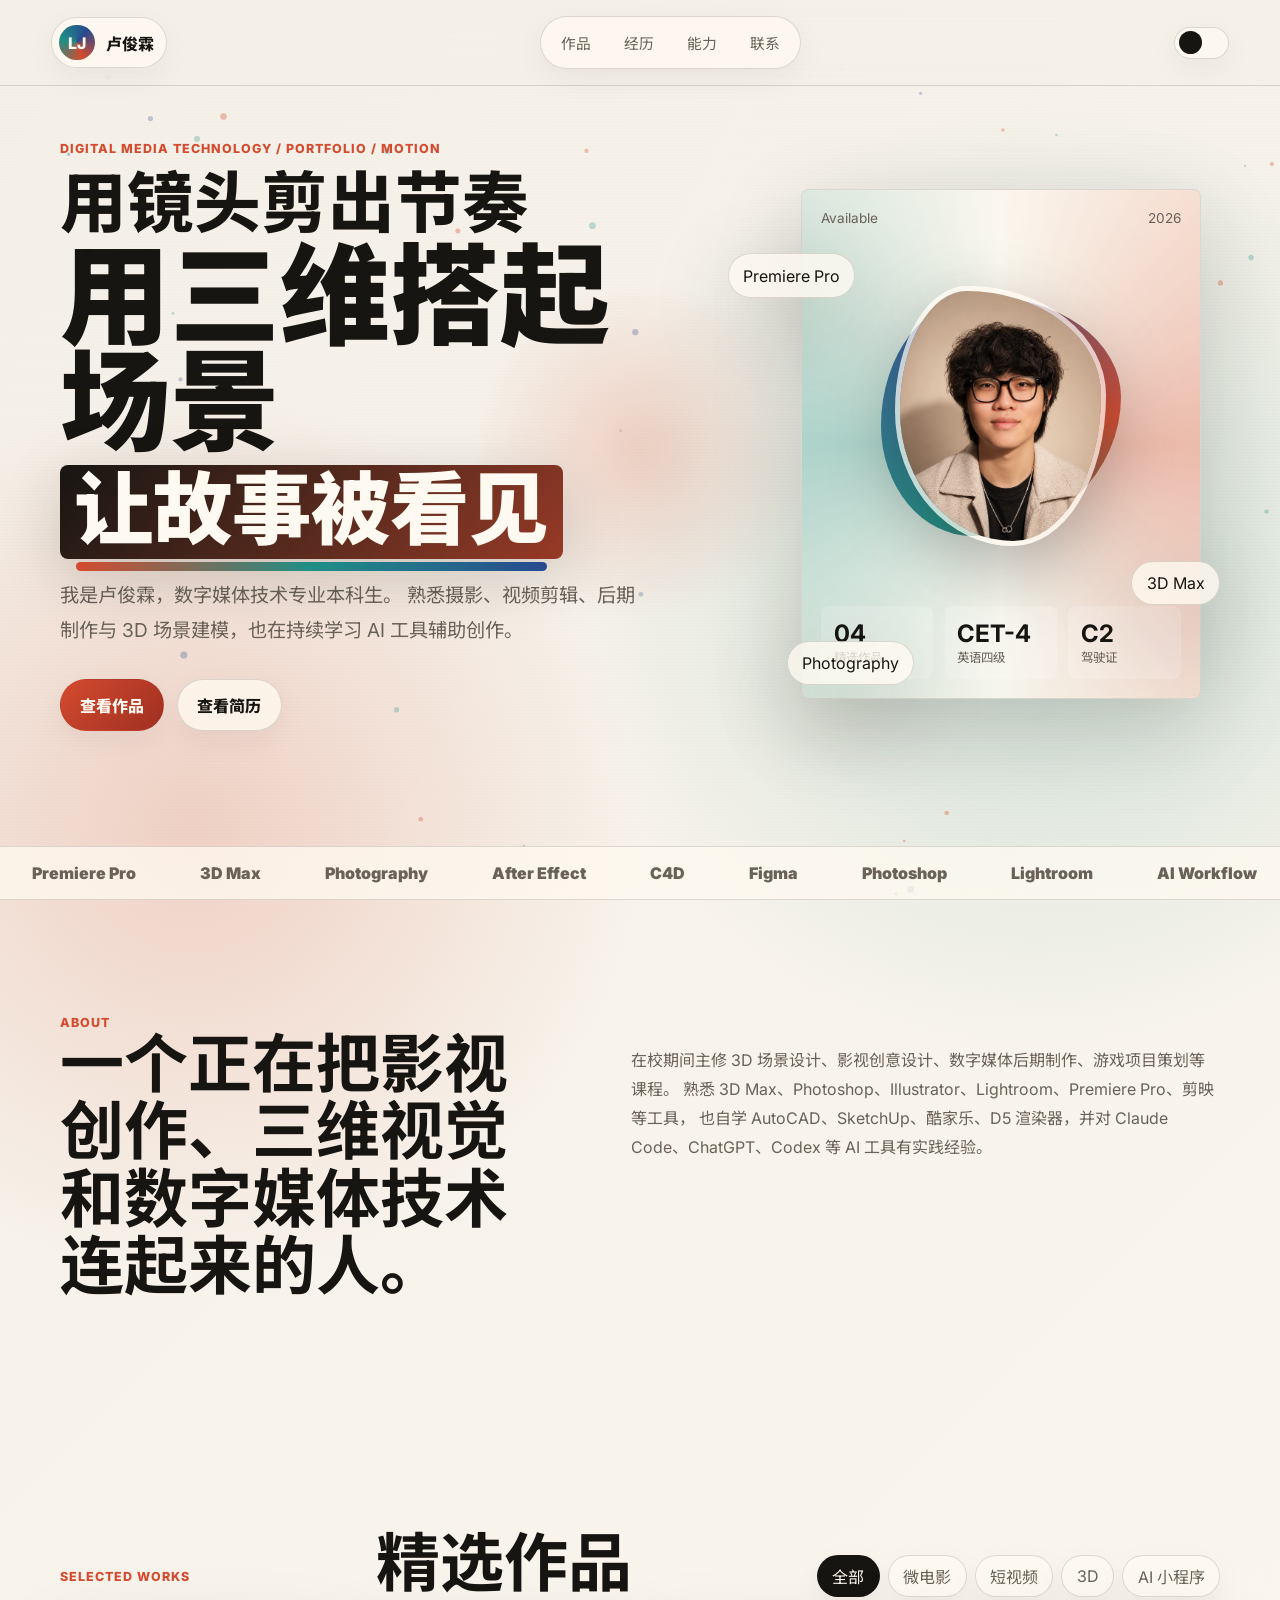
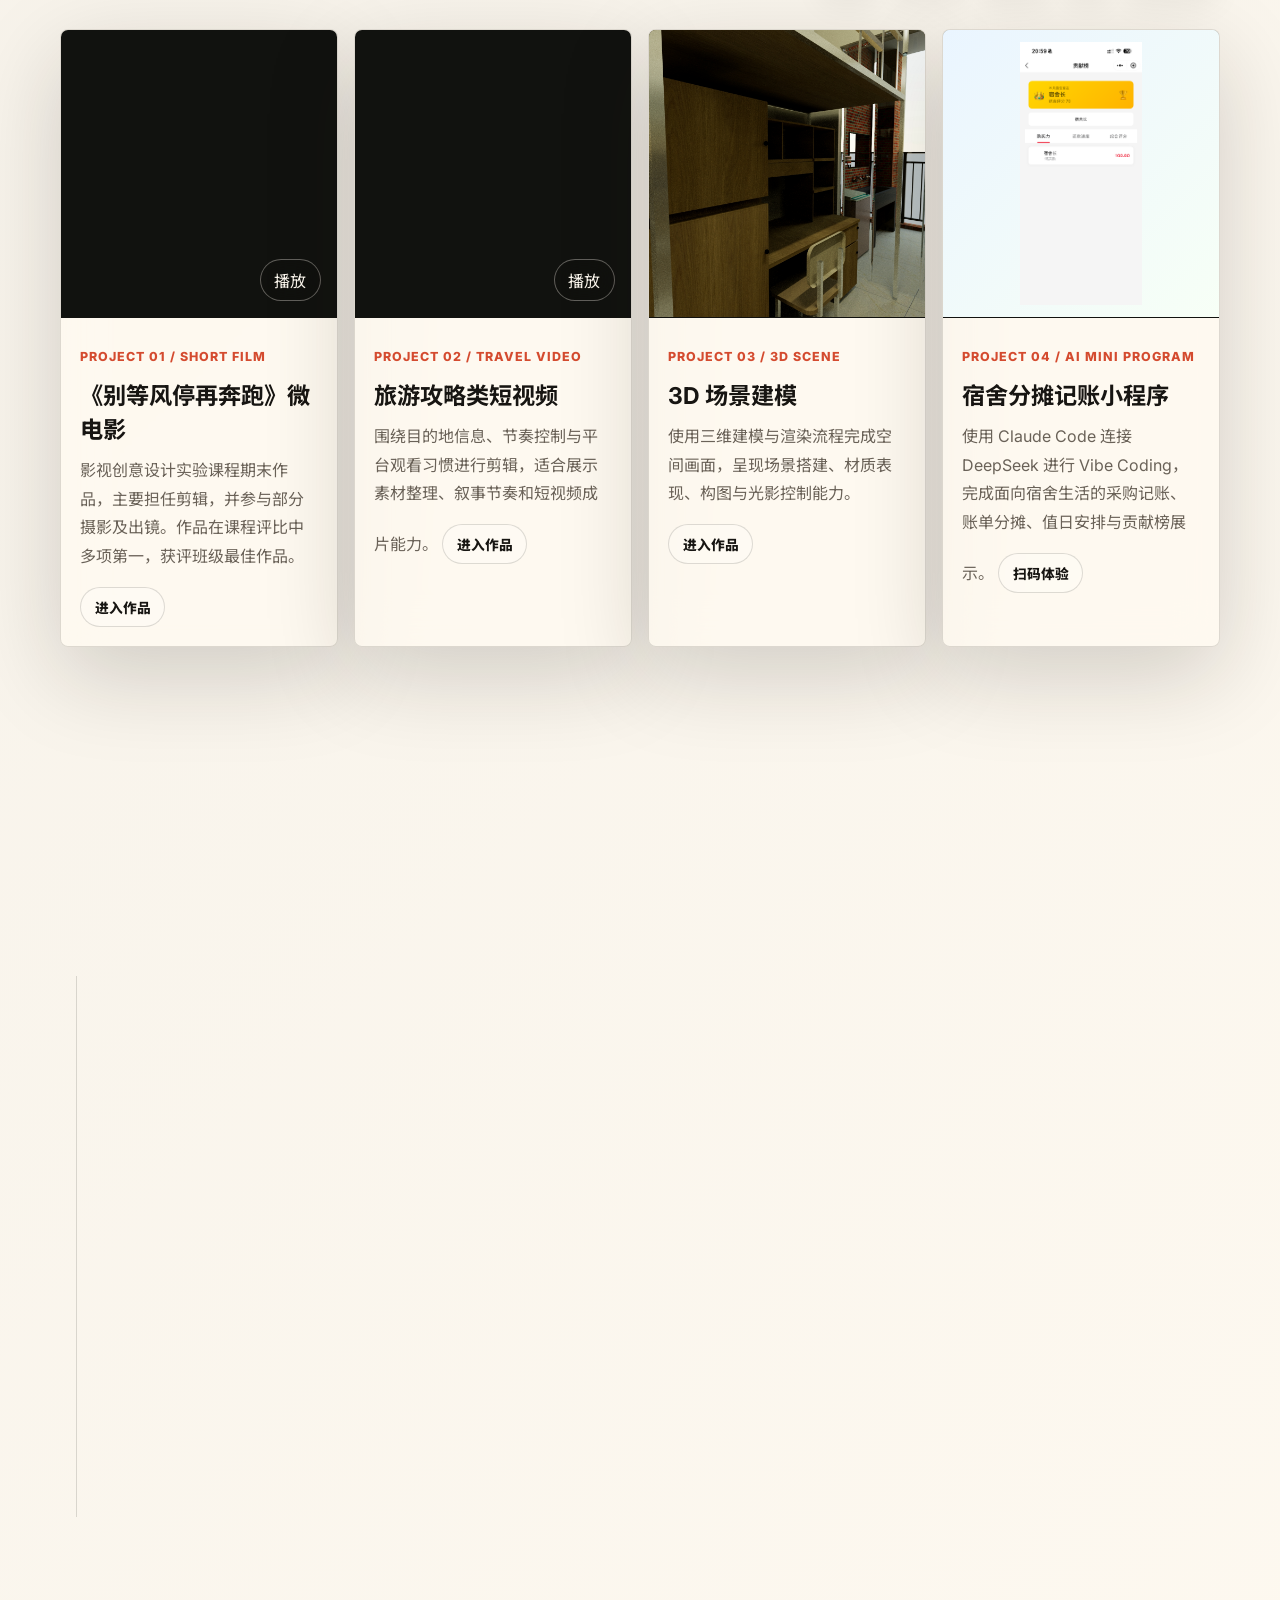
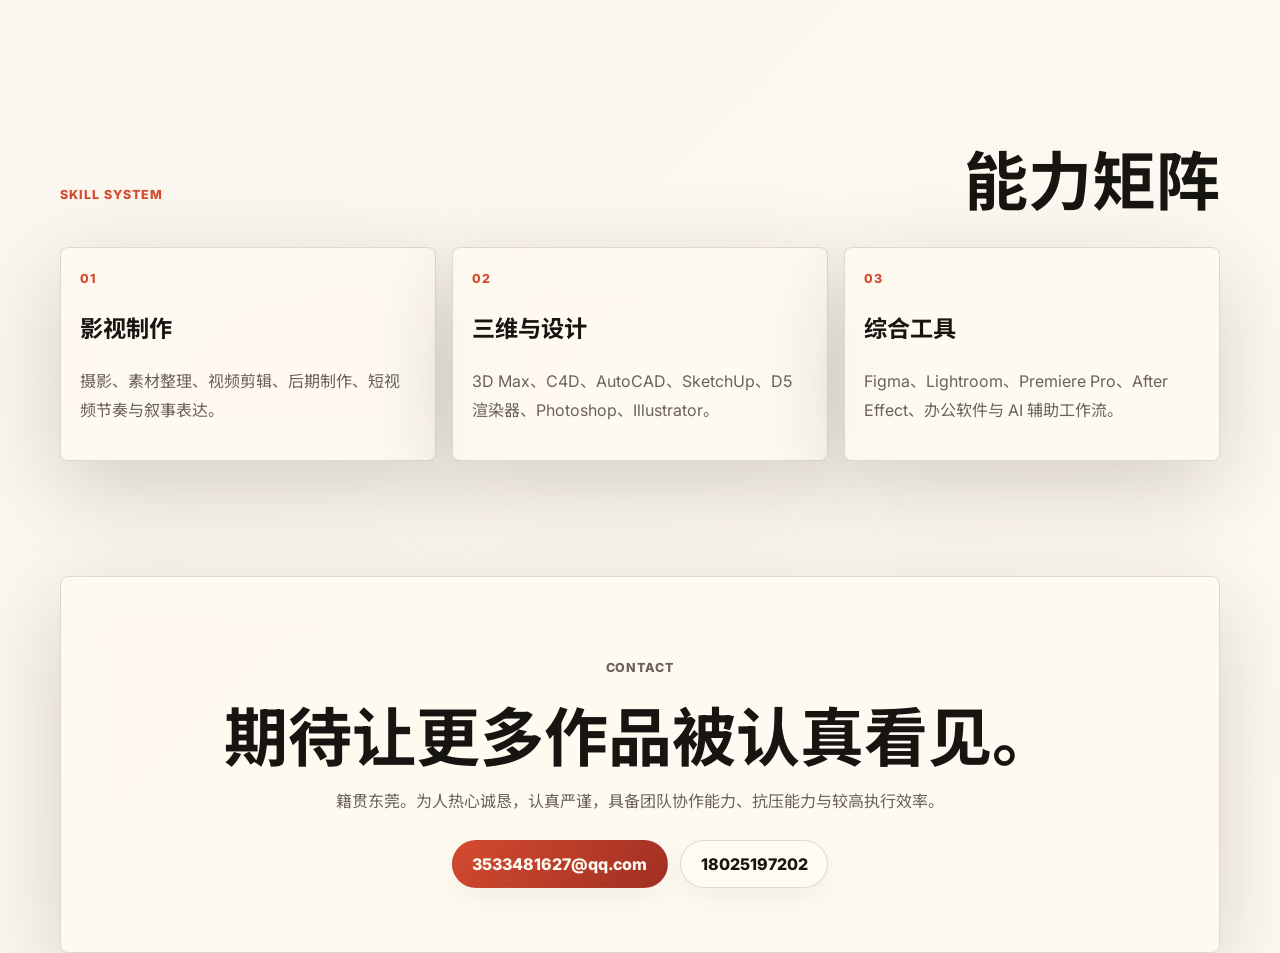
==== commit 0e3f922b: "point pages to compressed videos" ====
--- a/index.html
+++ b/index.html
@@ -133,7 +133,7 @@
         <div class="work-grid">
           <article class="work-card reveal tilt-card" data-category="film">
             <div class="work-media">
-              <video src="./别等风停再奔跑.mp4" preload="metadata" muted loop playsinline></video>
+              <video src="./assets/videos/dont-wait-for-the-wind.mp4" preload="metadata" muted loop playsinline></video>
               <button class="media-toggle" type="button">播放</button>
             </div>
             <div class="work-body">
@@ -145,7 +145,7 @@
           </article>
           <article class="work-card reveal tilt-card" data-category="video">
             <div class="work-media">
-              <video src="./旅游攻略类短视频.mp4" preload="metadata" muted loop playsinline></video>
+              <video src="./assets/videos/travel-guide-short.mp4" preload="metadata" muted loop playsinline></video>
               <button class="media-toggle" type="button">播放</button>
             </div>
             <div class="work-body">
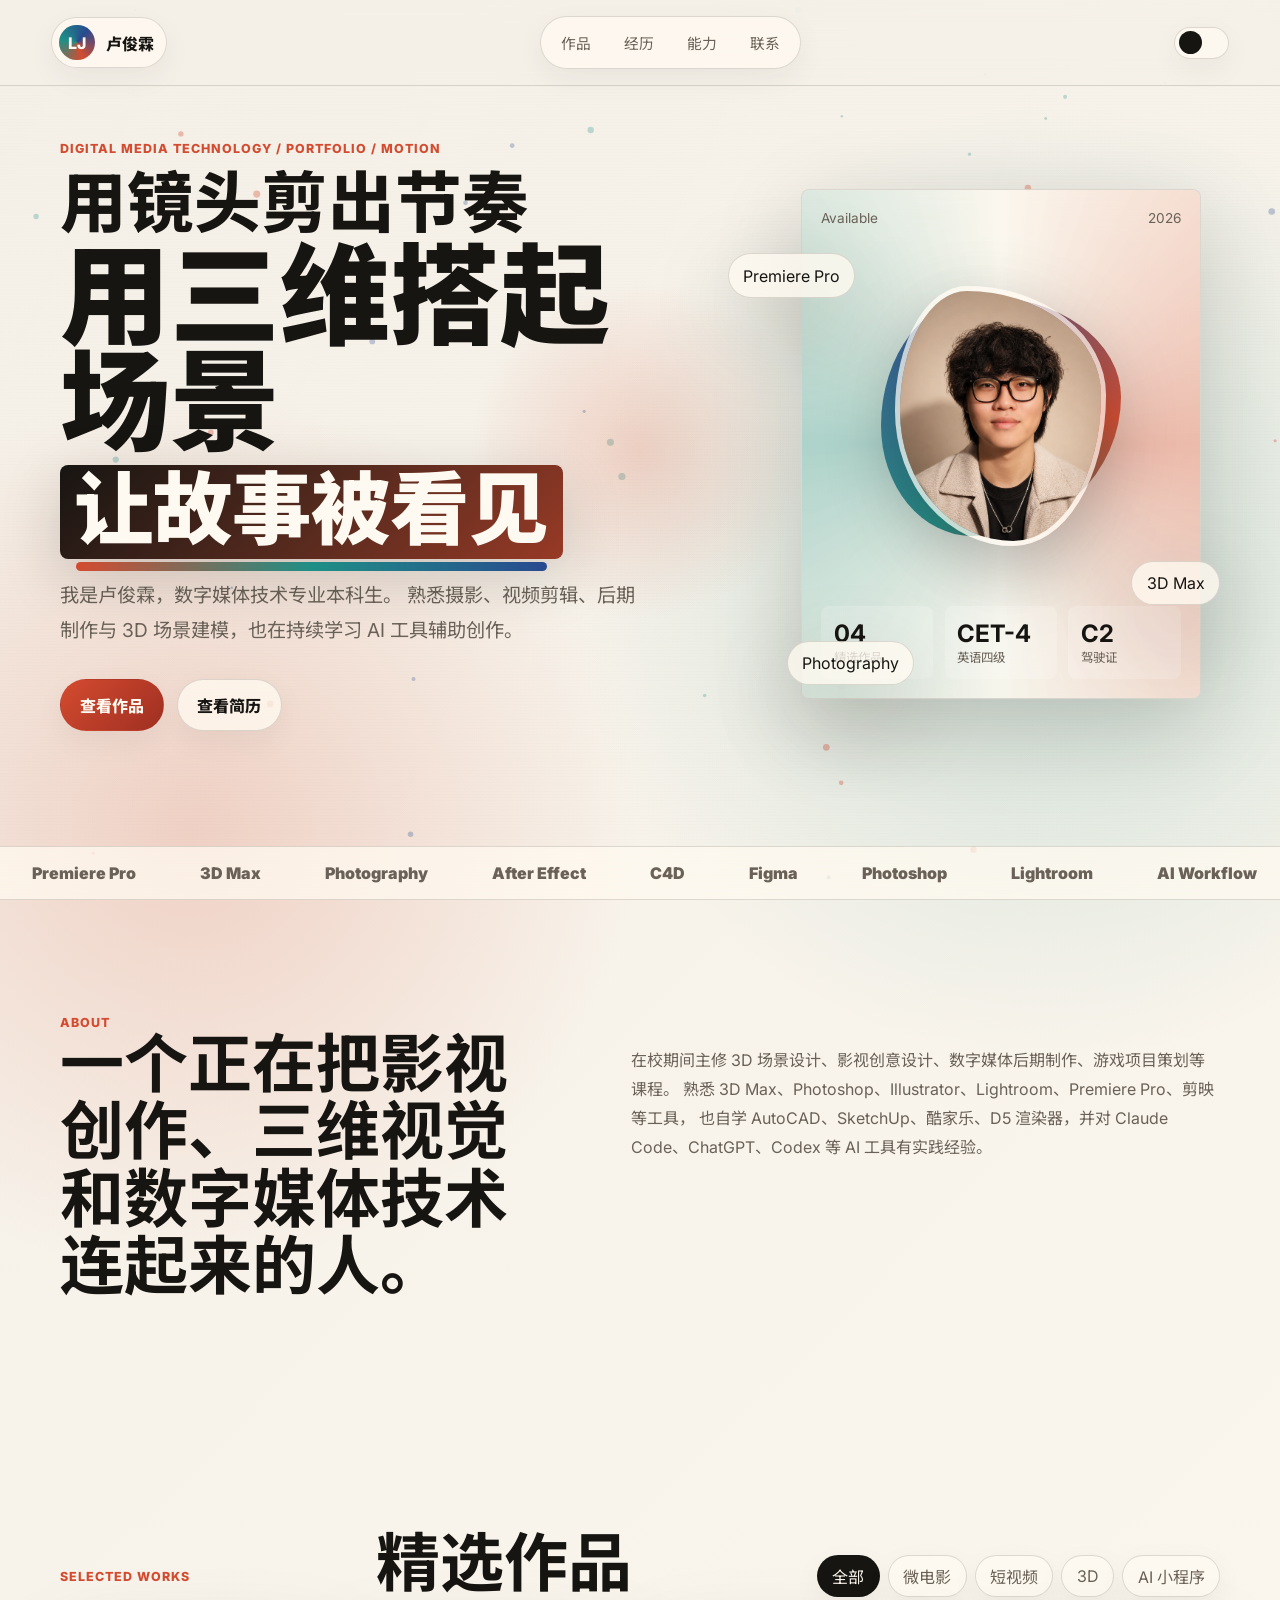
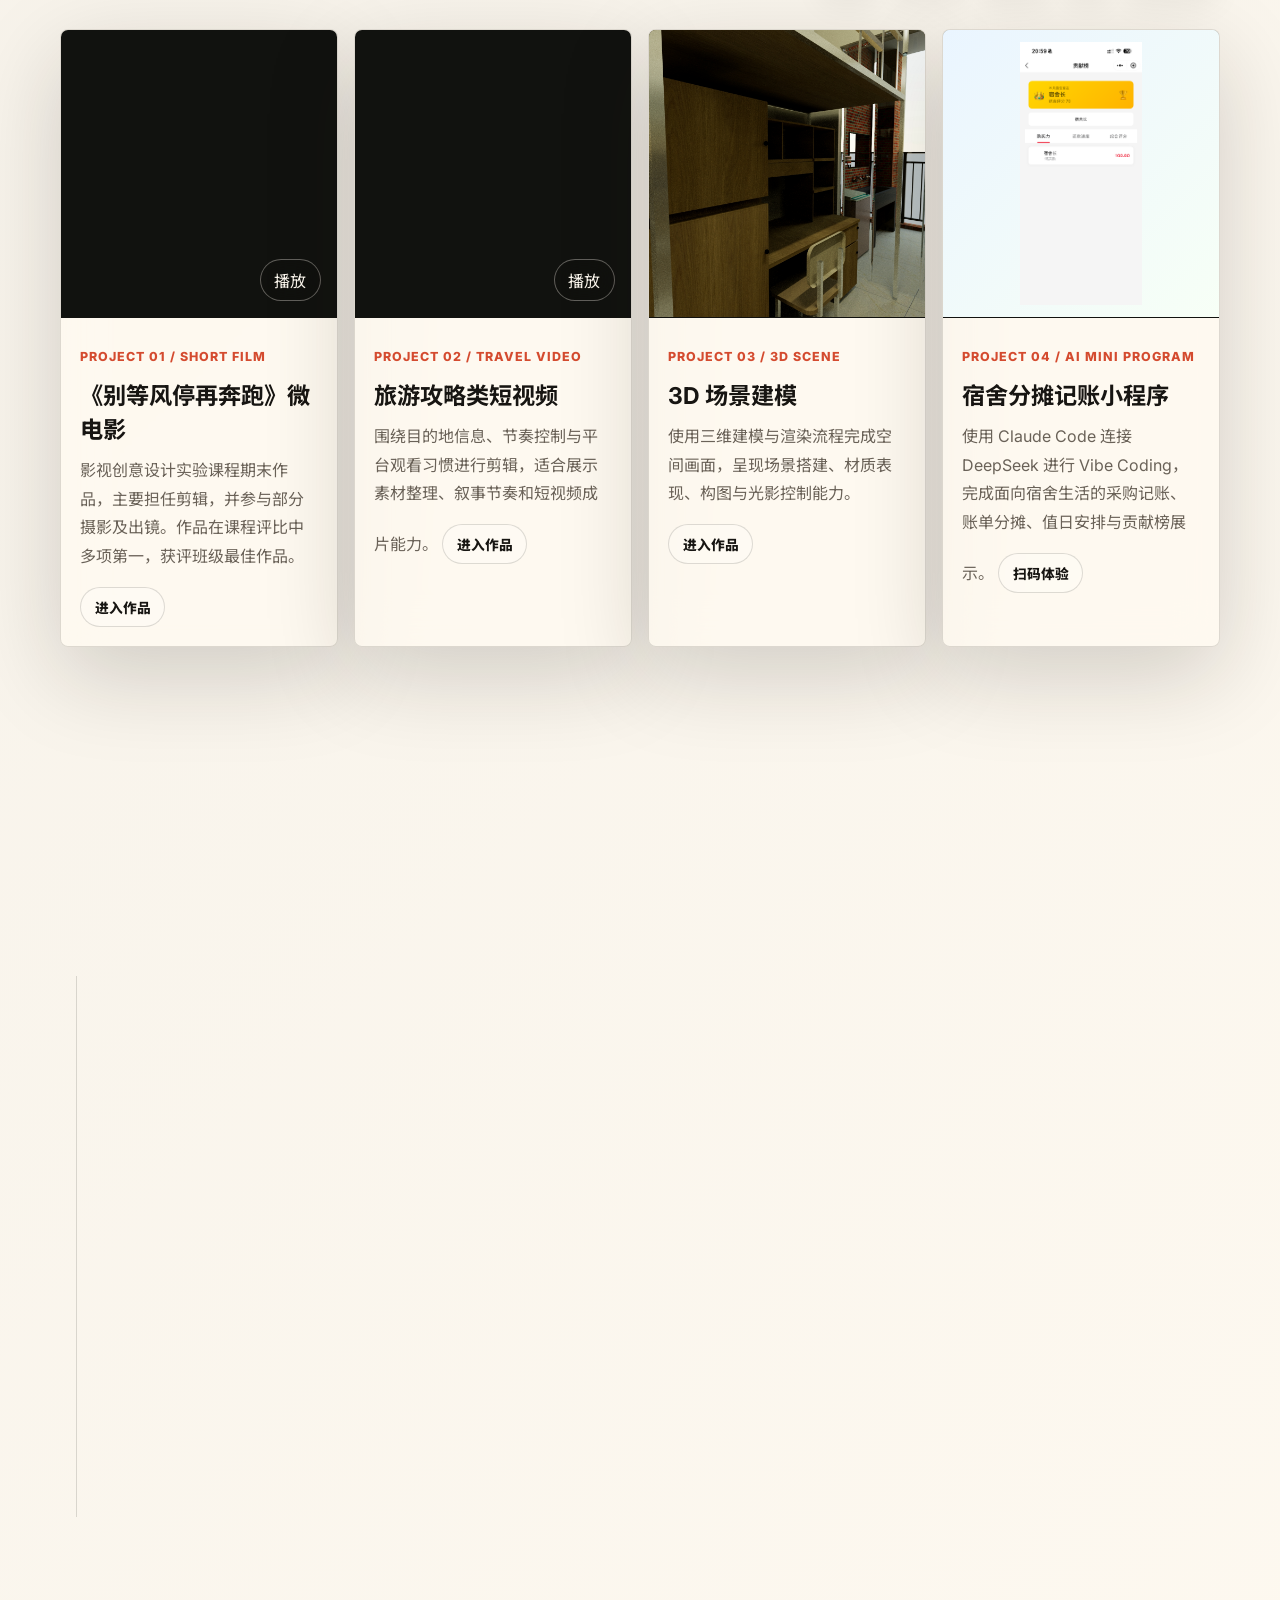
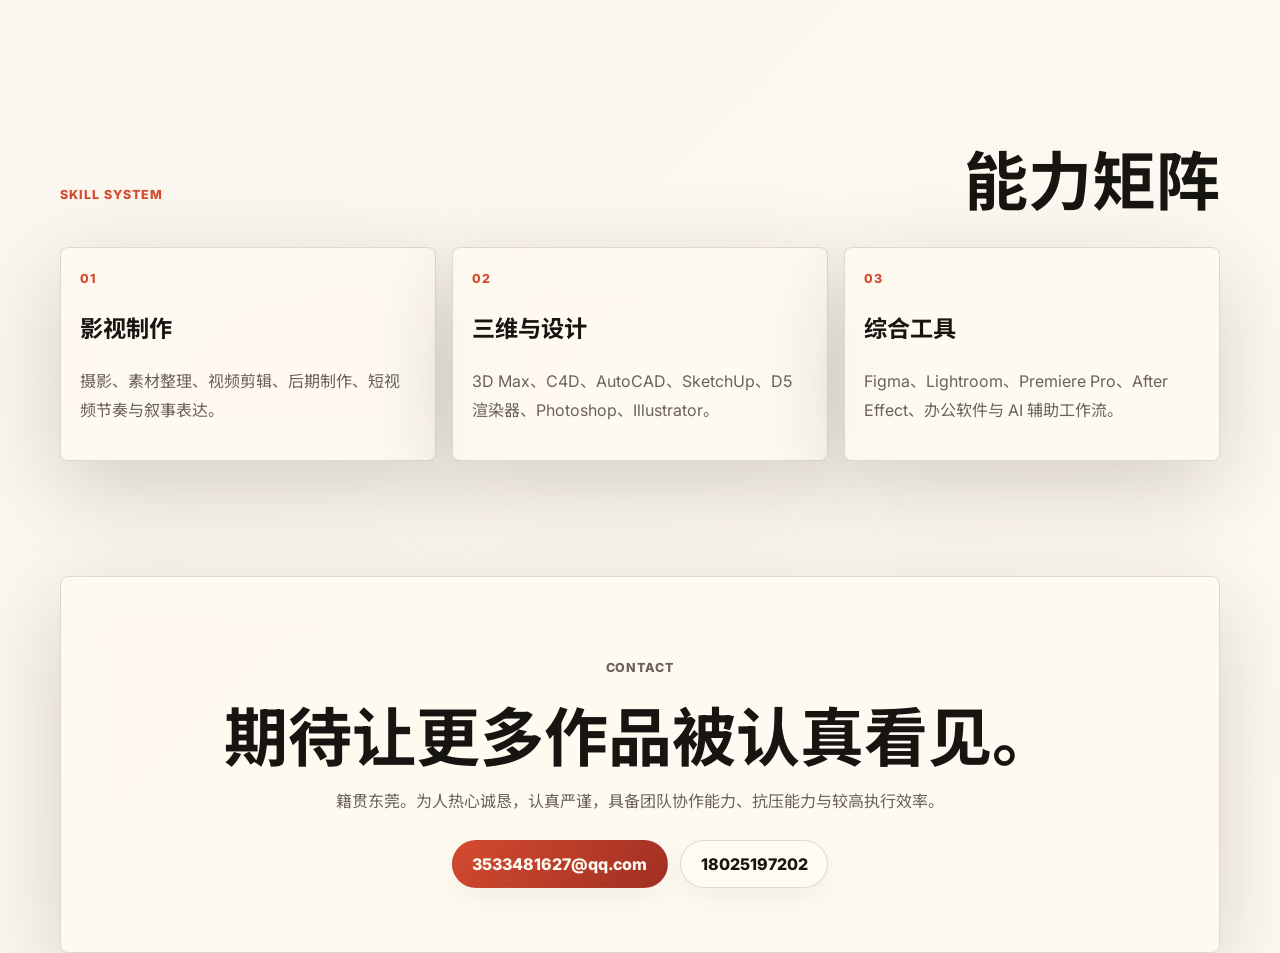
==== commit 294195ea: "fix video playback on vercel" ====
--- a/index.html
+++ b/index.html
@@ -133,7 +133,9 @@
         <div class="work-grid">
           <article class="work-card reveal tilt-card" data-category="film">
             <div class="work-media">
-              <video src="./assets/videos/dont-wait-for-the-wind.mp4" preload="metadata" muted loop playsinline></video>
+              <video preload="metadata" muted loop playsinline>
+                <source src="./assets/videos/dont-wait-for-the-wind.mp4" type="video/mp4" />
+              </video>
               <button class="media-toggle" type="button">播放</button>
             </div>
             <div class="work-body">
@@ -145,7 +147,9 @@
           </article>
           <article class="work-card reveal tilt-card" data-category="video">
             <div class="work-media">
-              <video src="./assets/videos/travel-guide-short.mp4" preload="metadata" muted loop playsinline></video>
+              <video preload="metadata" muted loop playsinline>
+                <source src="./assets/videos/travel-guide-short.mp4" type="video/mp4" />
+              </video>
               <button class="media-toggle" type="button">播放</button>
             </div>
             <div class="work-body">
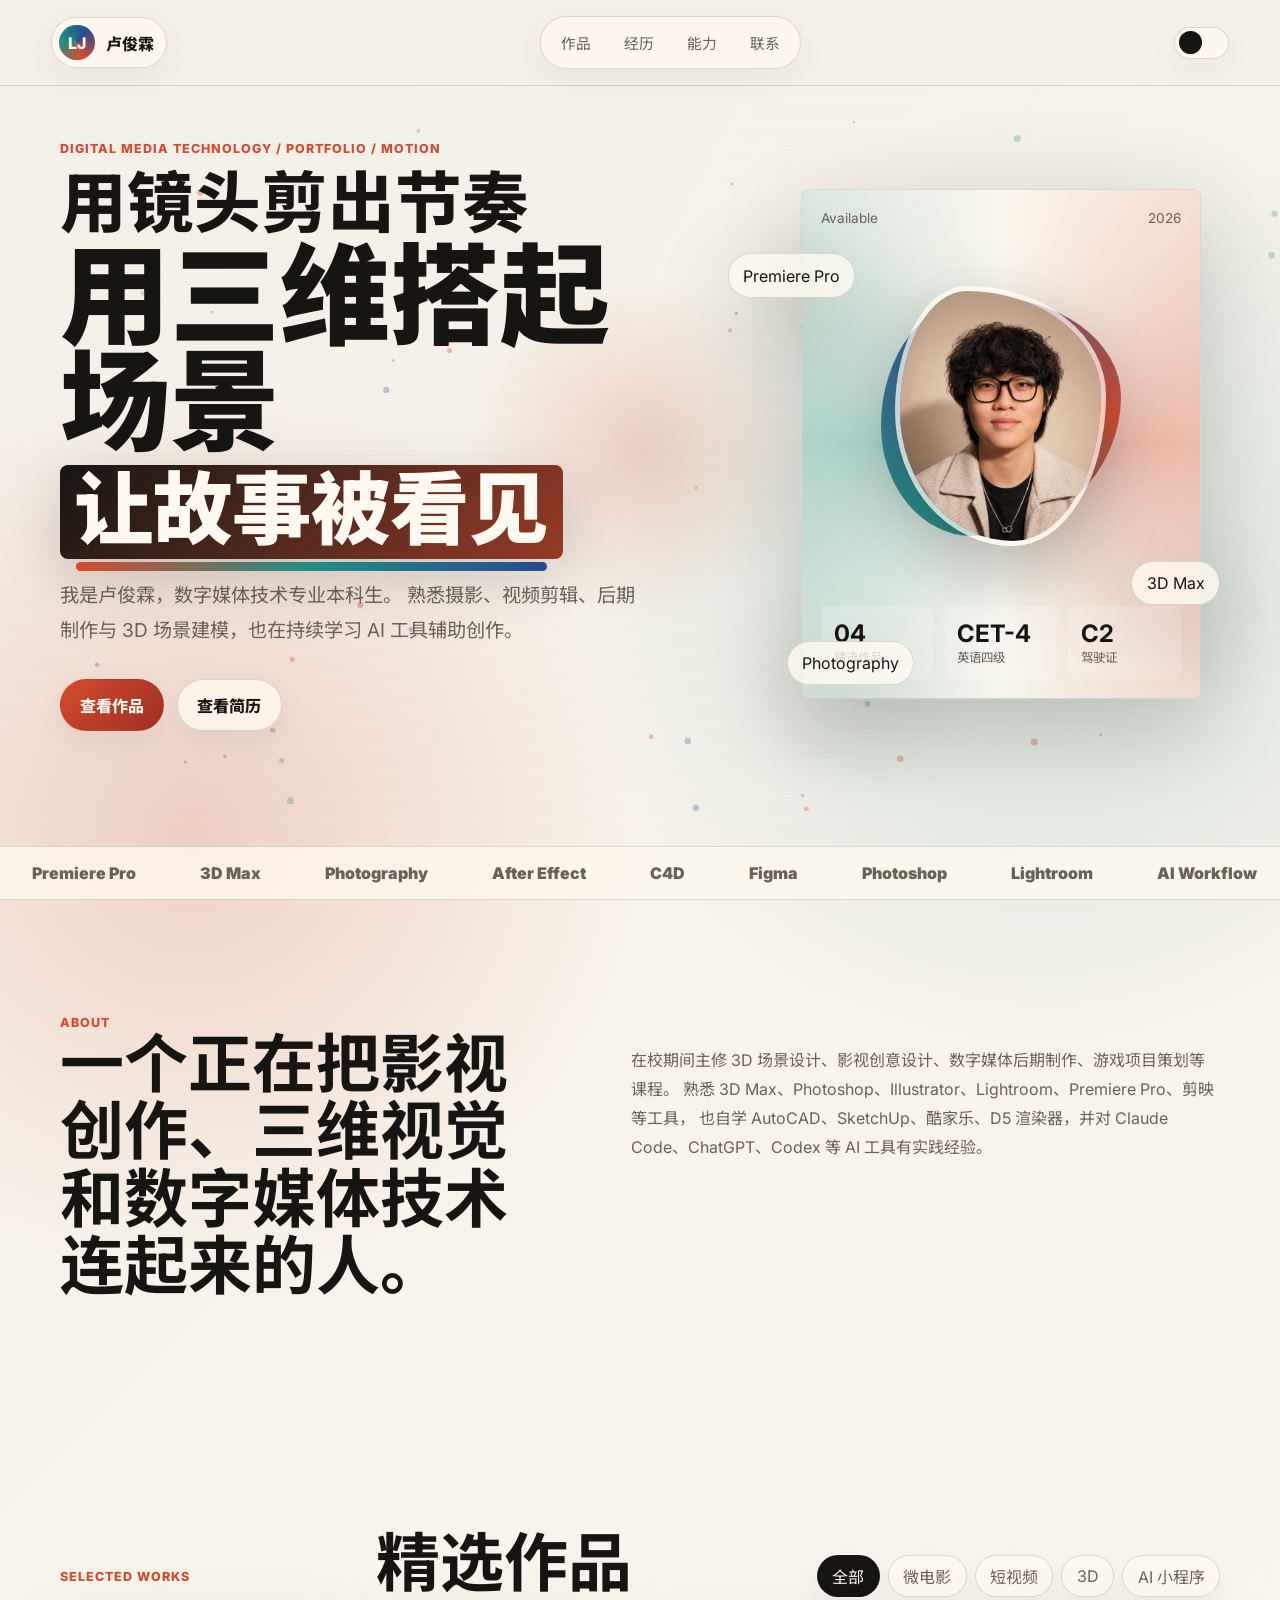
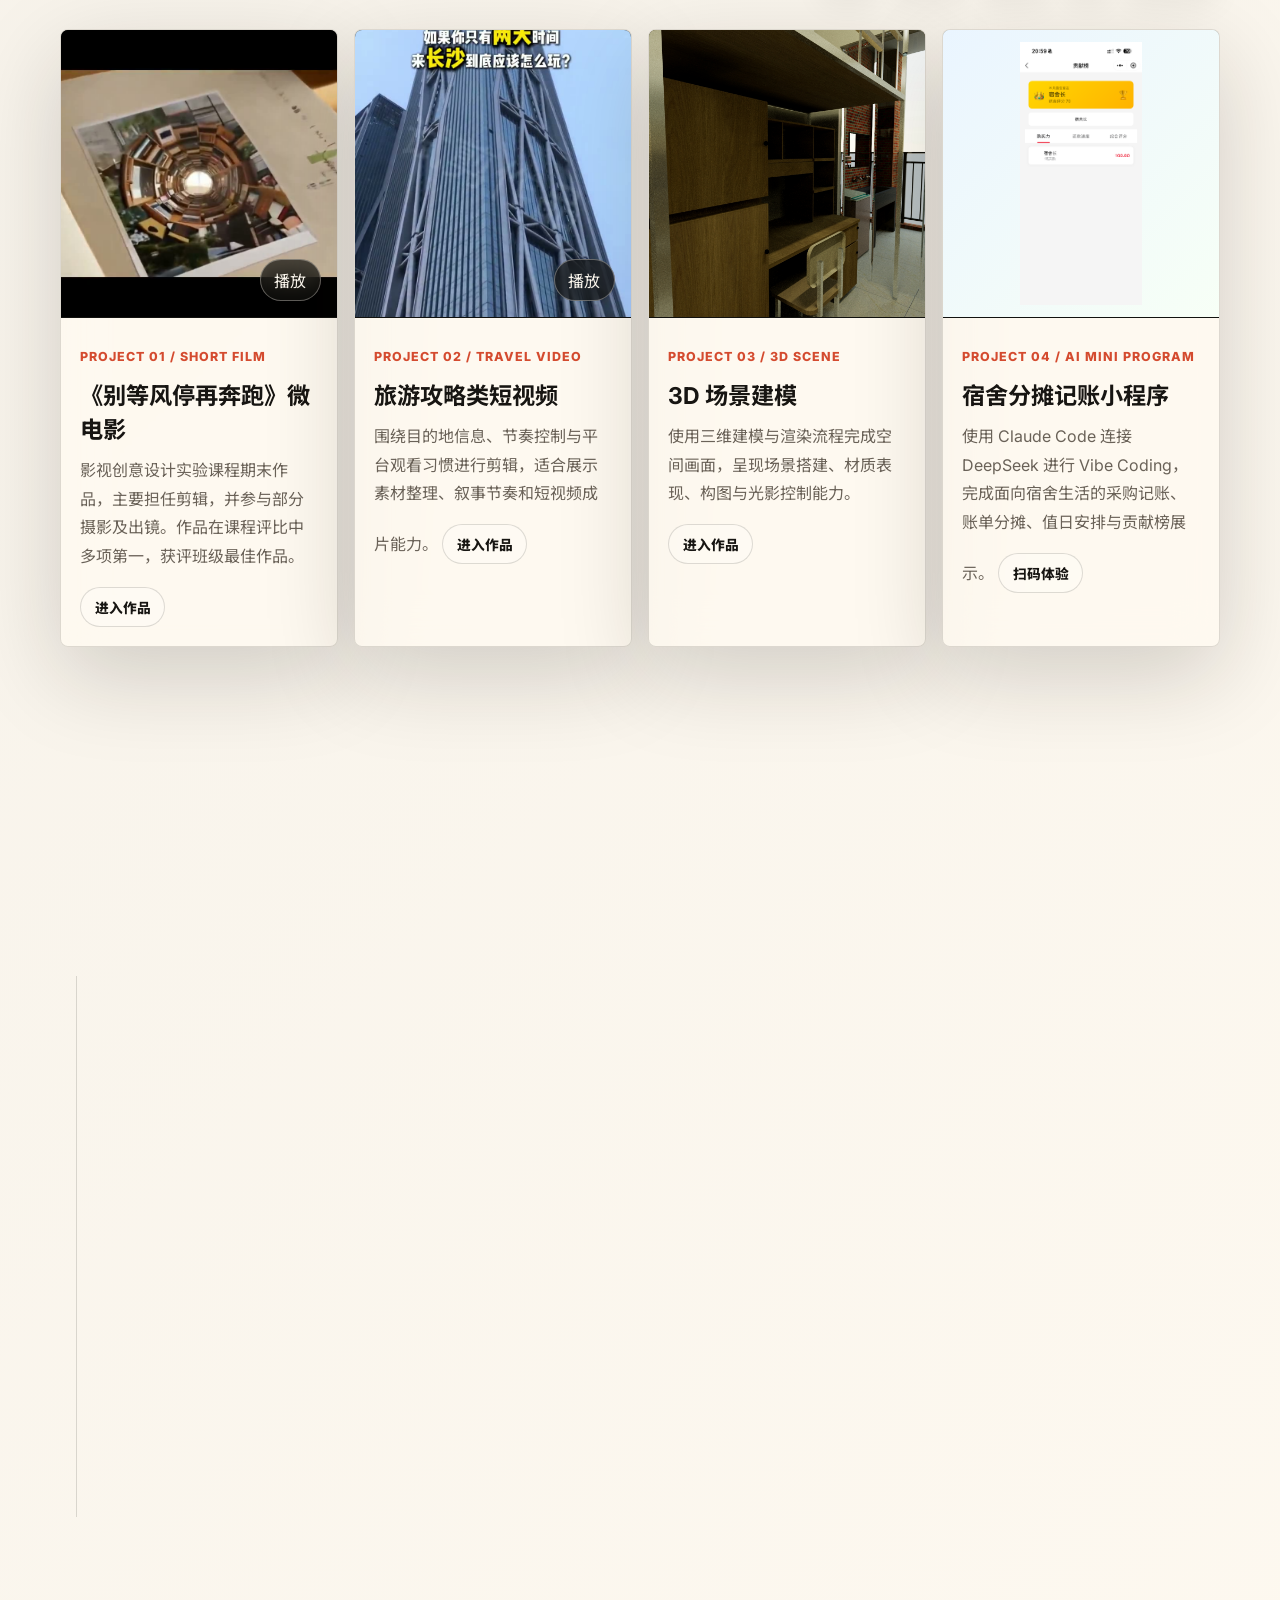
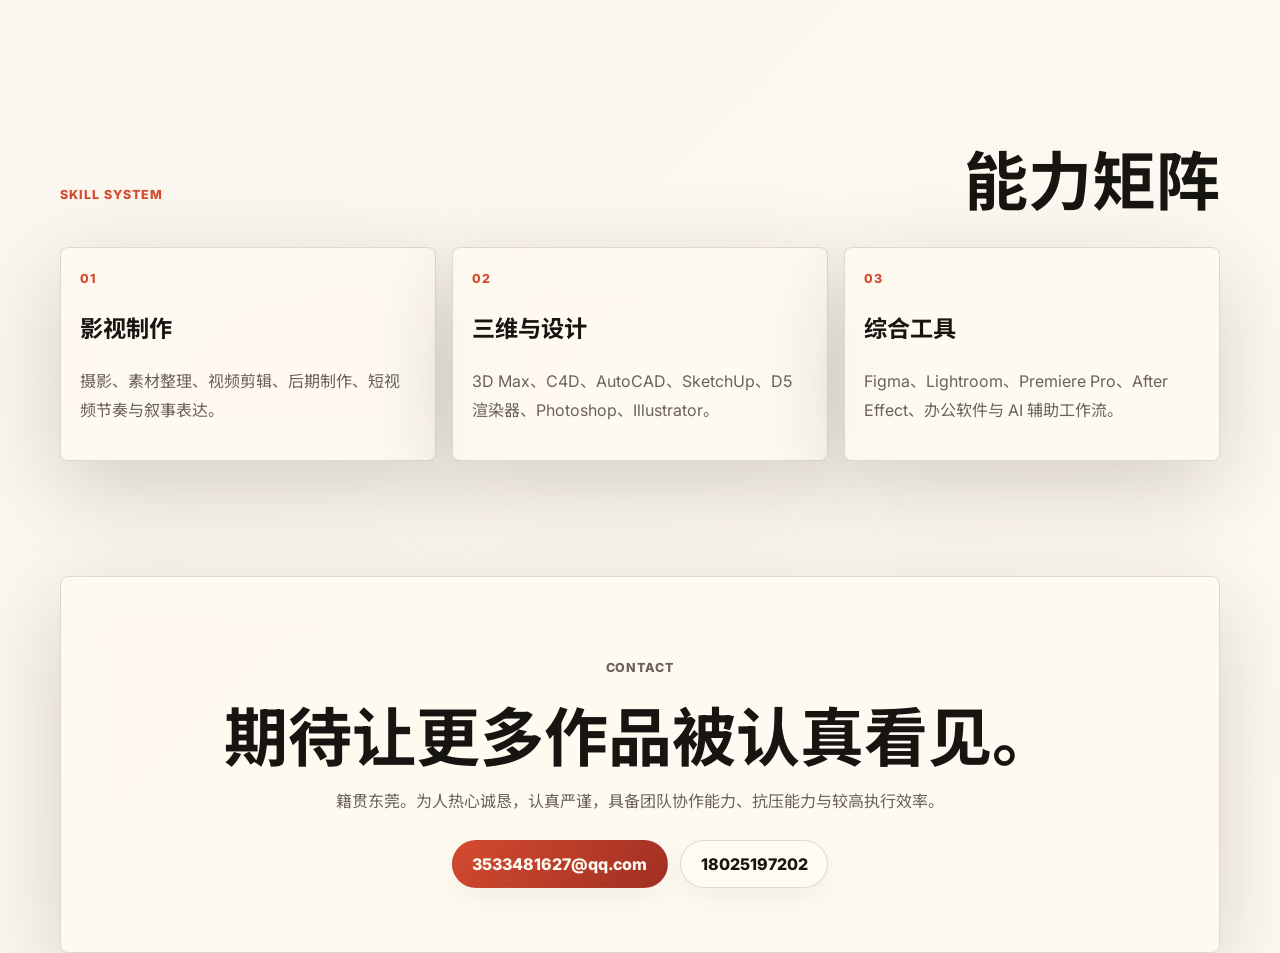
==== commit f4d31a9e: "add video posters" ====
--- a/index.html
+++ b/index.html
@@ -133,7 +133,7 @@
         <div class="work-grid">
           <article class="work-card reveal tilt-card" data-category="film">
             <div class="work-media">
-              <video preload="metadata" muted loop playsinline>
+              <video poster="./assets/videos/dont-wait-for-the-wind-poster.jpg" preload="metadata" muted loop playsinline>
                 <source src="./assets/videos/dont-wait-for-the-wind.mp4" type="video/mp4" />
               </video>
               <button class="media-toggle" type="button">播放</button>
@@ -147,7 +147,7 @@
           </article>
           <article class="work-card reveal tilt-card" data-category="video">
             <div class="work-media">
-              <video preload="metadata" muted loop playsinline>
+              <video poster="./assets/videos/travel-guide-short-poster.jpg" preload="metadata" muted loop playsinline>
                 <source src="./assets/videos/travel-guide-short.mp4" type="video/mp4" />
               </video>
               <button class="media-toggle" type="button">播放</button>
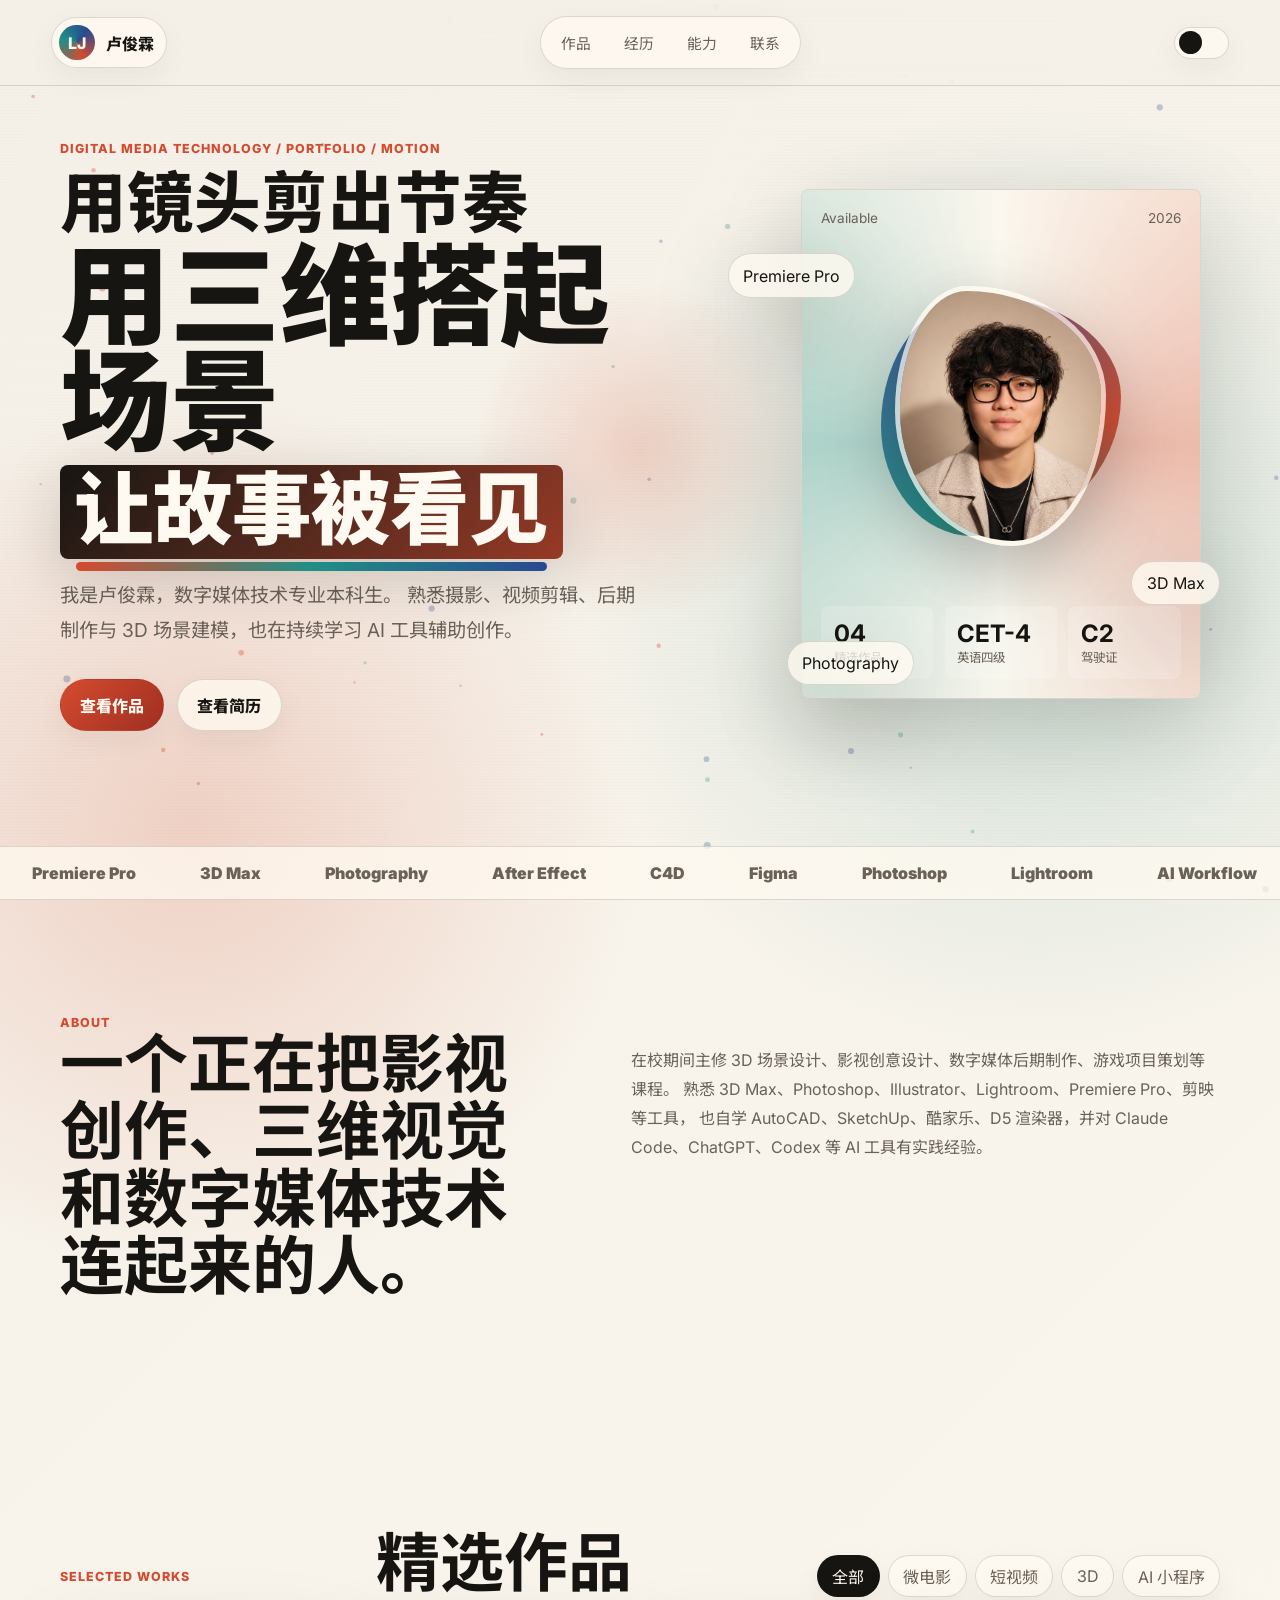
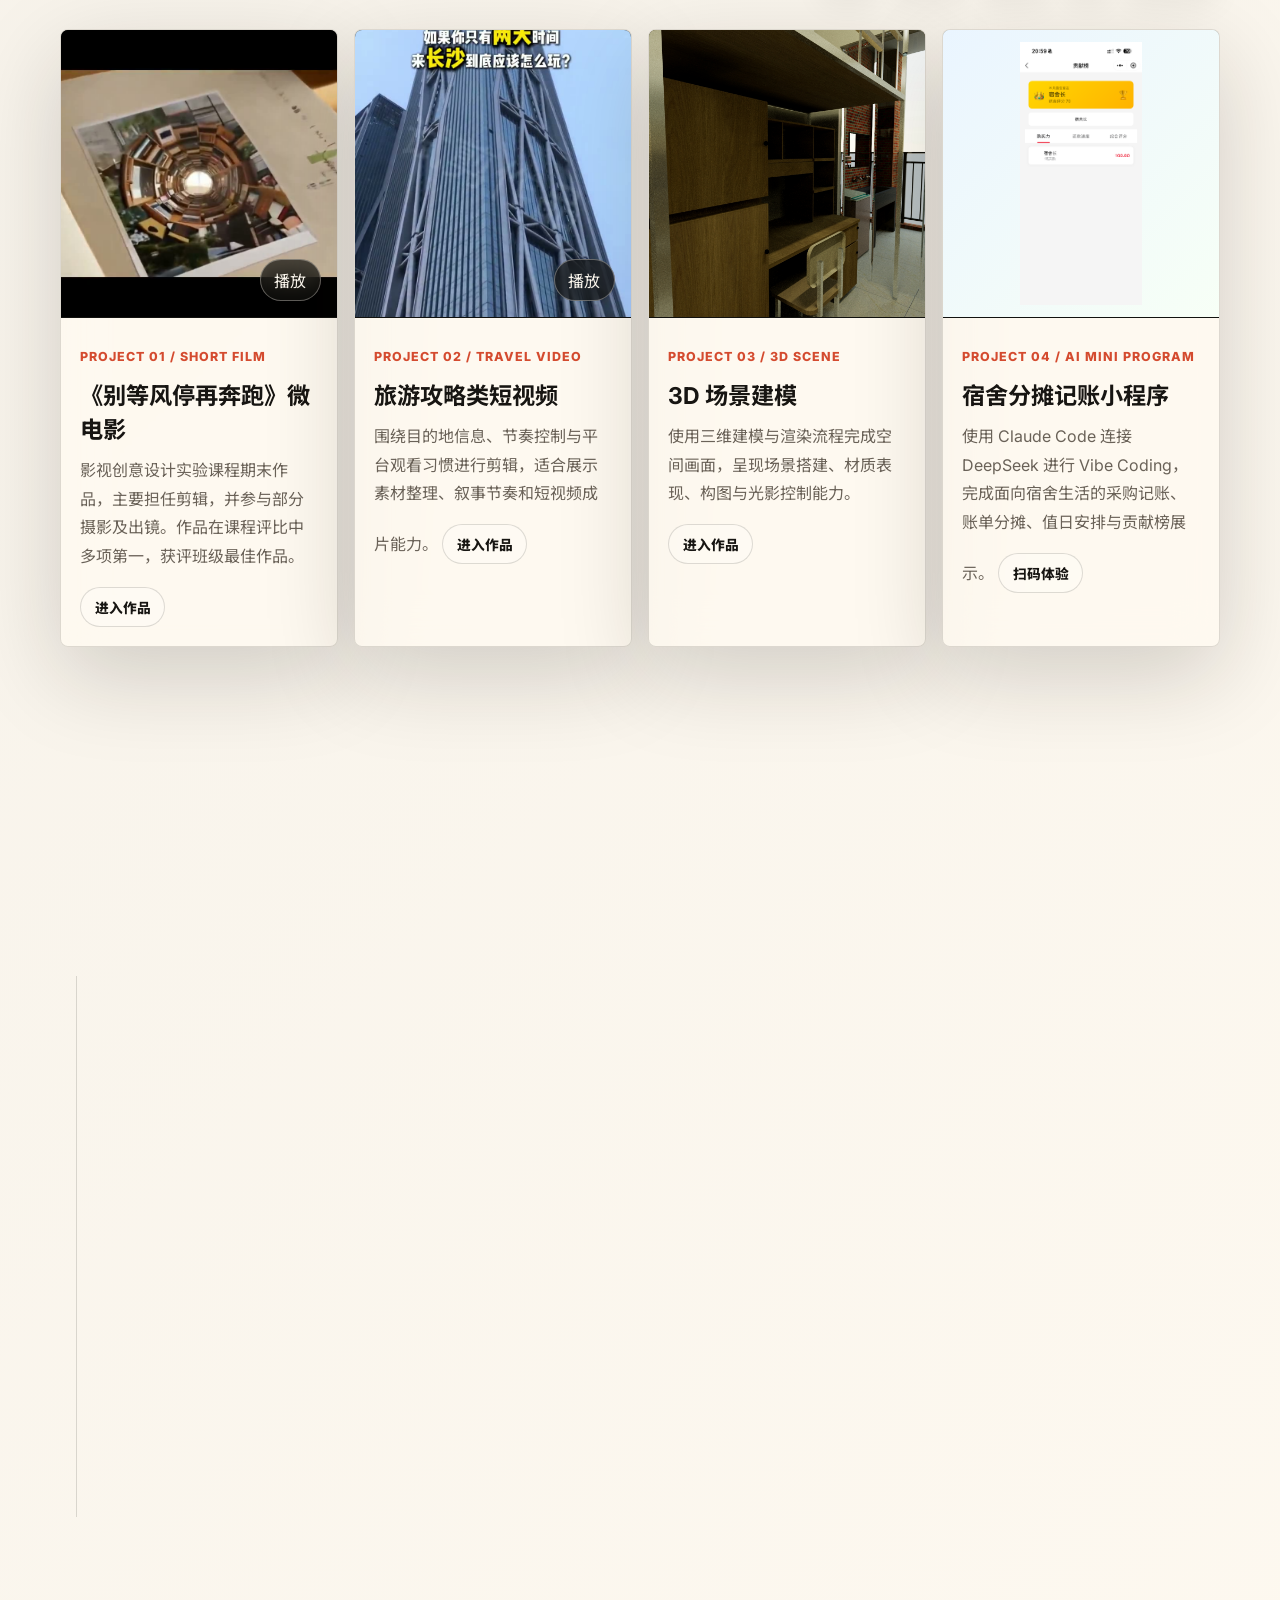
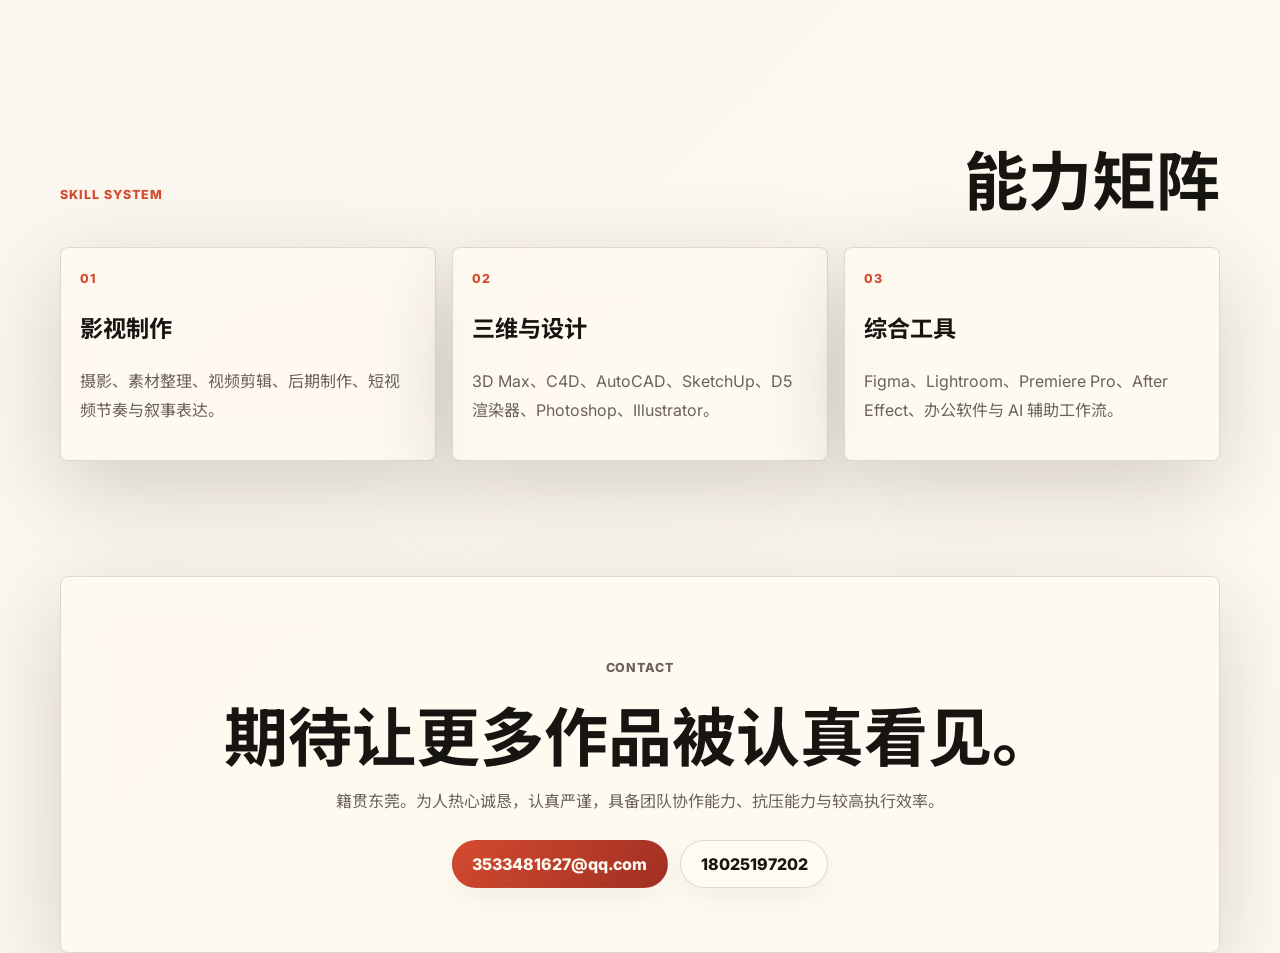
==== commit e60c9f37: "fix video poster headers" ====
--- a/index.html
+++ b/index.html
@@ -133,7 +133,7 @@
         <div class="work-grid">
           <article class="work-card reveal tilt-card" data-category="film">
             <div class="work-media">
-              <video poster="./assets/videos/dont-wait-for-the-wind-poster.jpg" preload="metadata" muted loop playsinline>
+              <video poster="./assets/posters/dont-wait-for-the-wind.jpg" preload="metadata" muted loop playsinline>
                 <source src="./assets/videos/dont-wait-for-the-wind.mp4" type="video/mp4" />
               </video>
               <button class="media-toggle" type="button">播放</button>
@@ -147,7 +147,7 @@
           </article>
           <article class="work-card reveal tilt-card" data-category="video">
             <div class="work-media">
-              <video poster="./assets/videos/travel-guide-short-poster.jpg" preload="metadata" muted loop playsinline>
+              <video poster="./assets/posters/travel-guide-short.jpg" preload="metadata" muted loop playsinline>
                 <source src="./assets/videos/travel-guide-short.mp4" type="video/mp4" />
               </video>
               <button class="media-toggle" type="button">播放</button>
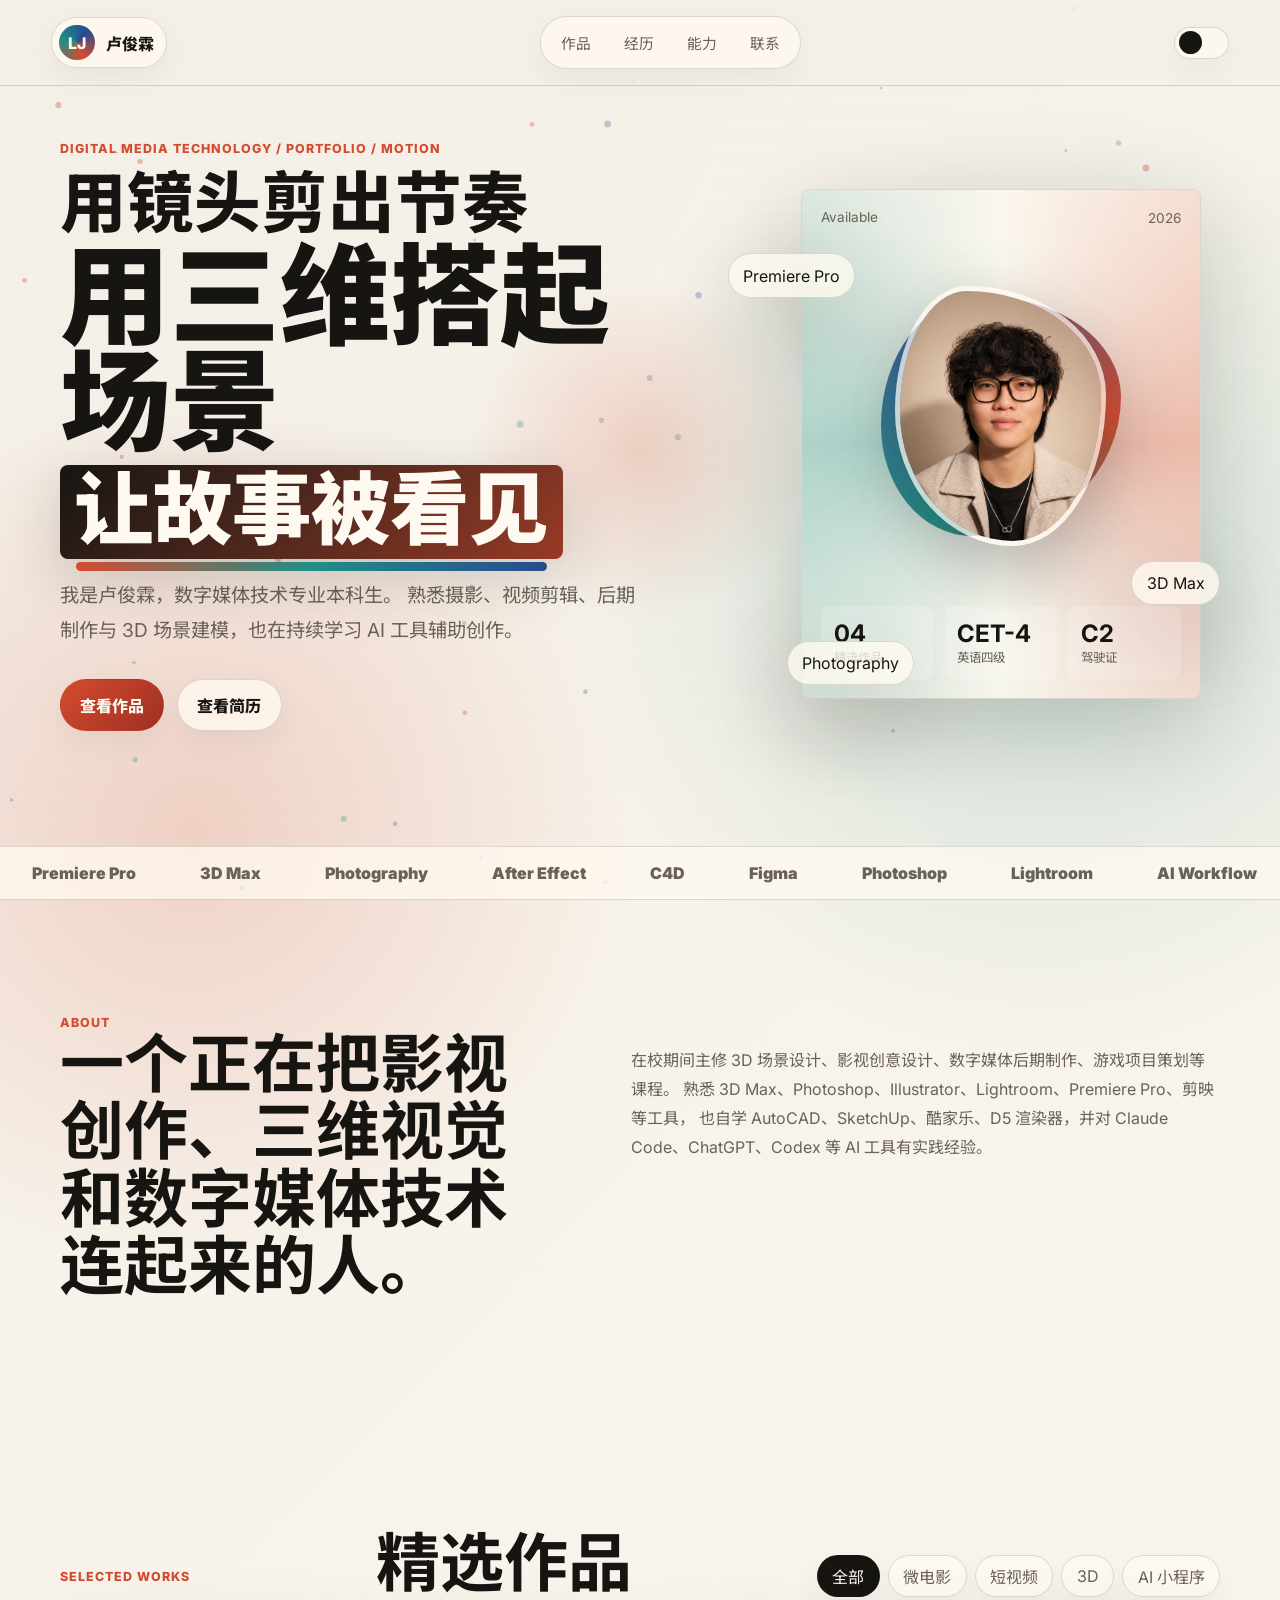
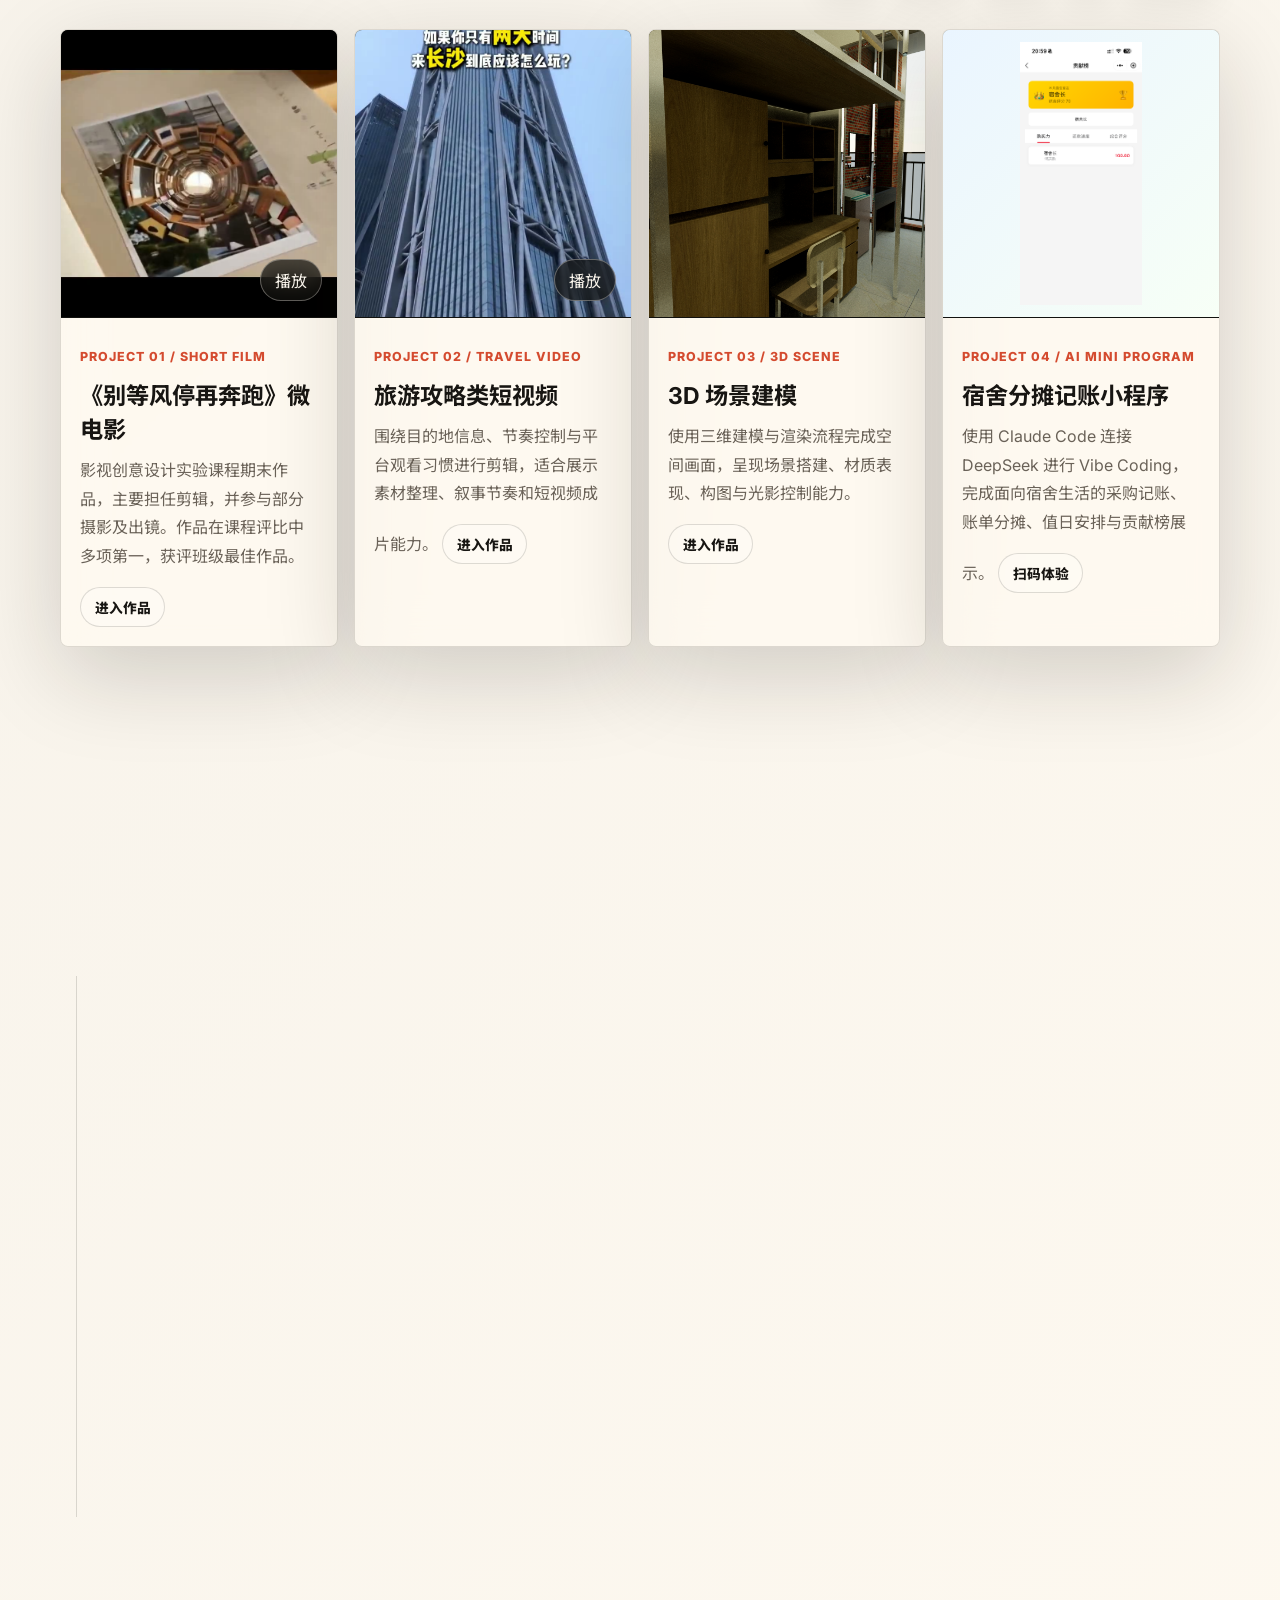
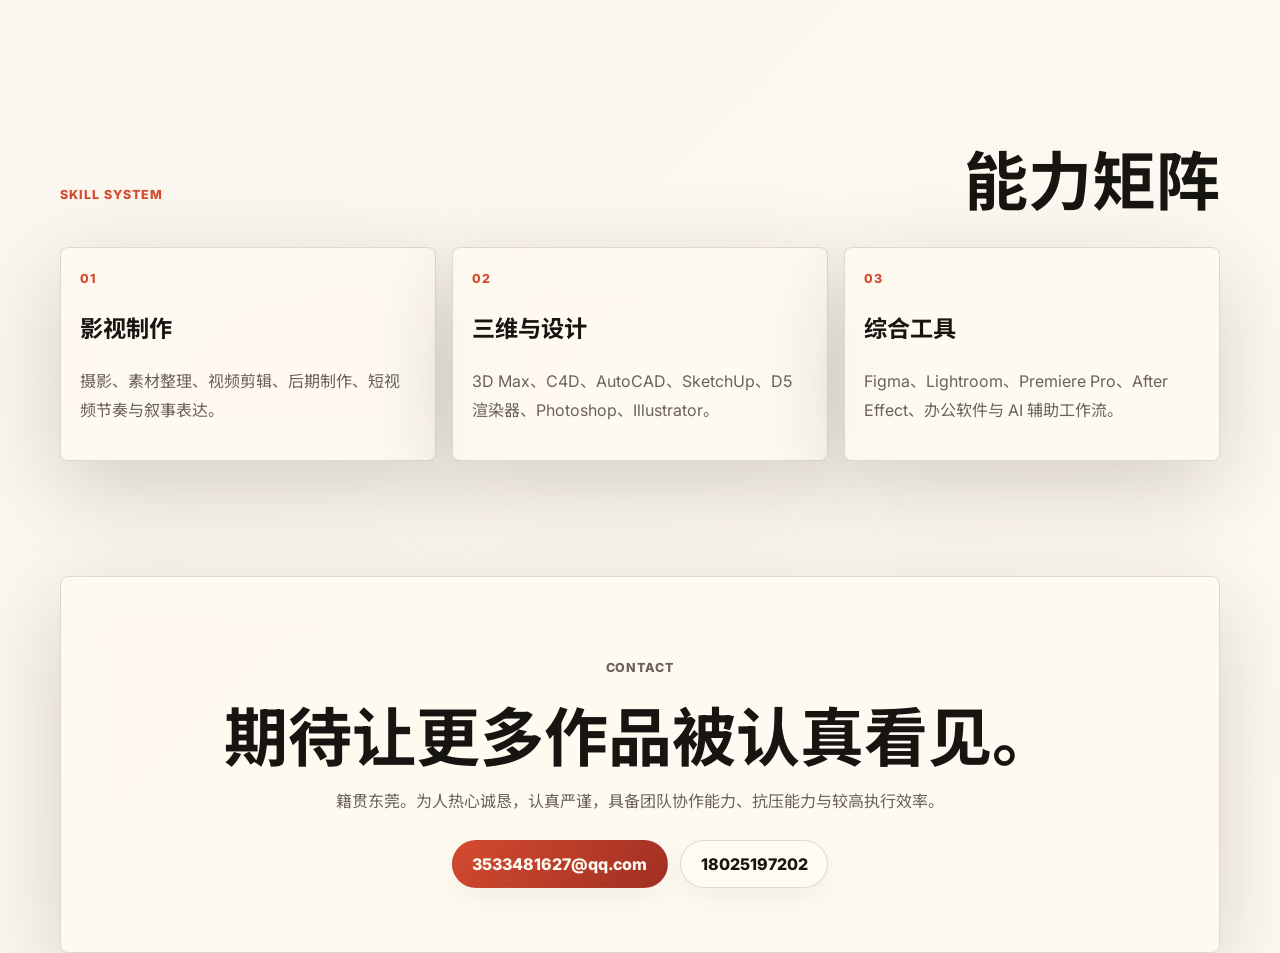
==== commit 017f5188: "bust video cache with new filenames" ====
--- a/index.html
+++ b/index.html
@@ -134,7 +134,7 @@
           <article class="work-card reveal tilt-card" data-category="film">
             <div class="work-media">
               <video poster="./assets/posters/dont-wait-for-the-wind.jpg" preload="metadata" muted loop playsinline>
-                <source src="./assets/videos/dont-wait-for-the-wind.mp4" type="video/mp4" />
+                <source src="./assets/videos/dont-wait-for-the-wind-v2.mp4" type="video/mp4" />
               </video>
               <button class="media-toggle" type="button">播放</button>
             </div>
@@ -148,7 +148,7 @@
           <article class="work-card reveal tilt-card" data-category="video">
             <div class="work-media">
               <video poster="./assets/posters/travel-guide-short.jpg" preload="metadata" muted loop playsinline>
-                <source src="./assets/videos/travel-guide-short.mp4" type="video/mp4" />
+                <source src="./assets/videos/travel-guide-short-v2.mp4" type="video/mp4" />
               </video>
               <button class="media-toggle" type="button">播放</button>
             </div>
